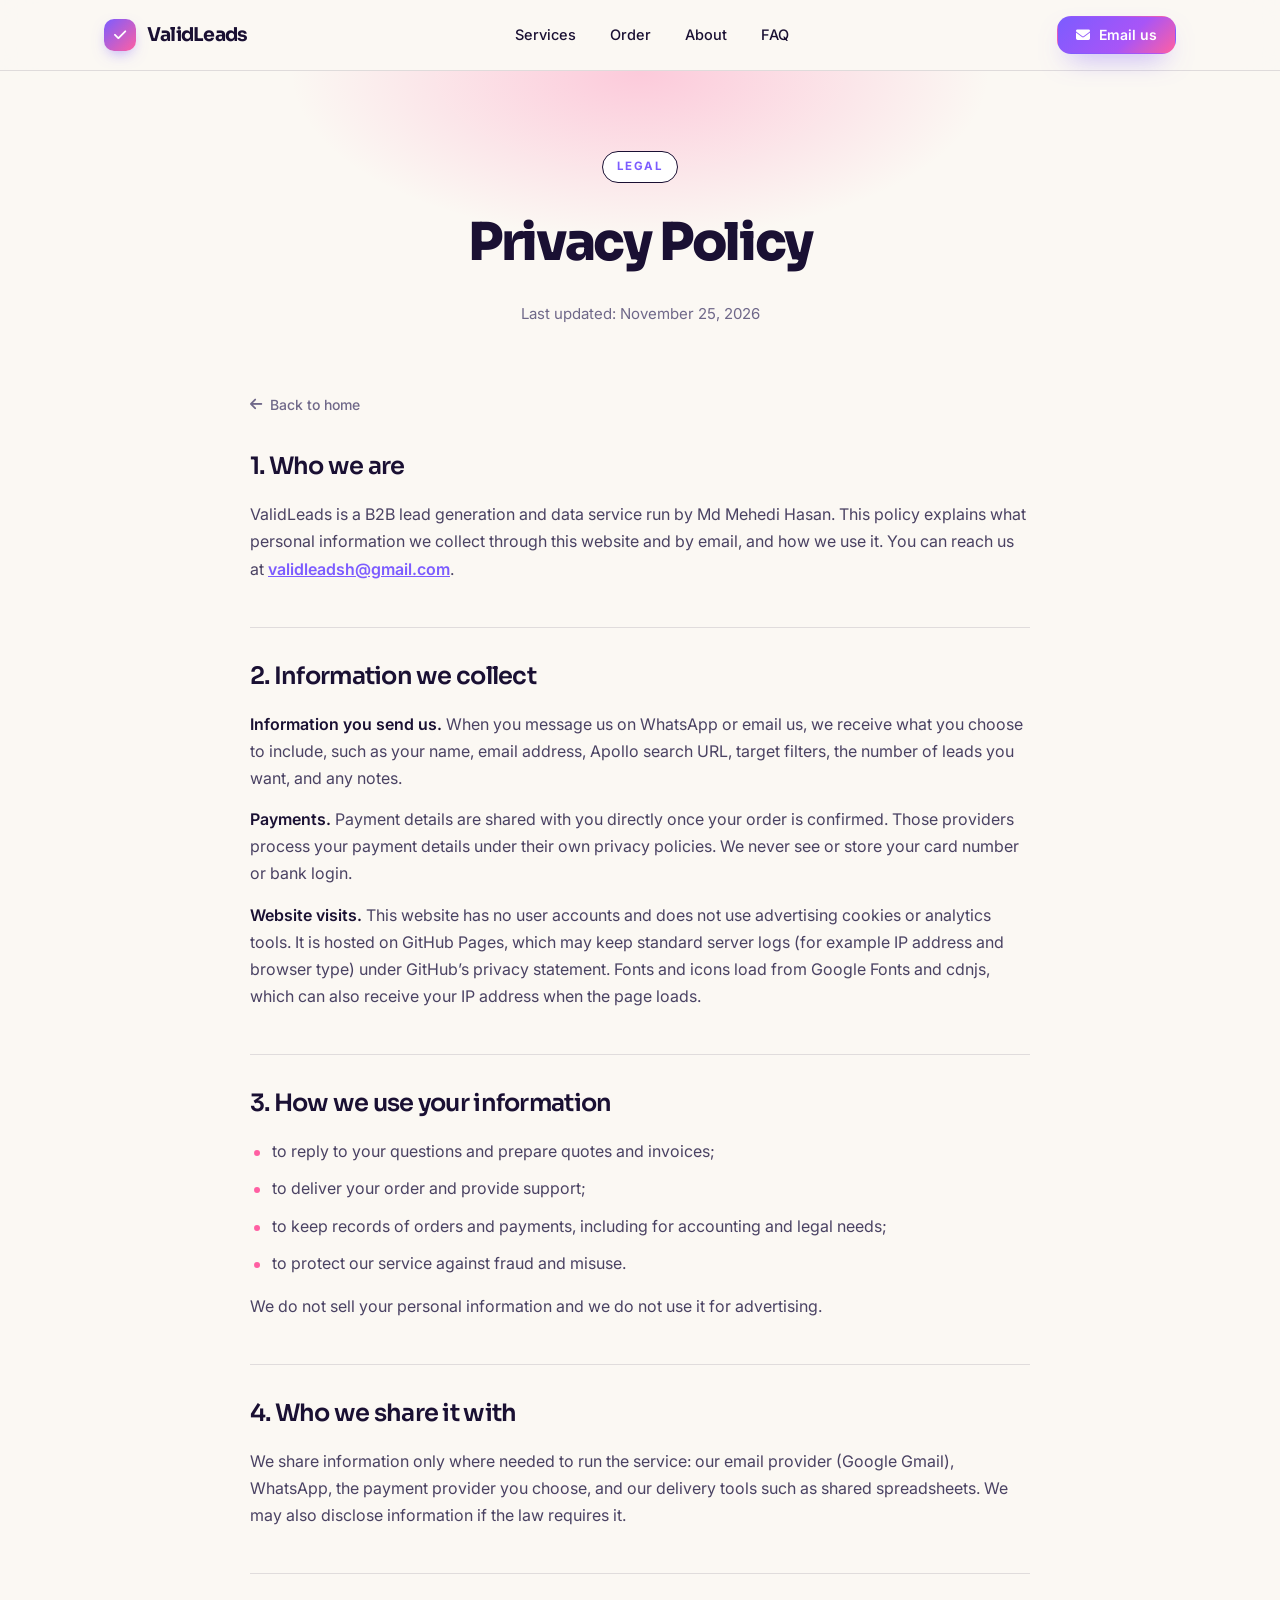
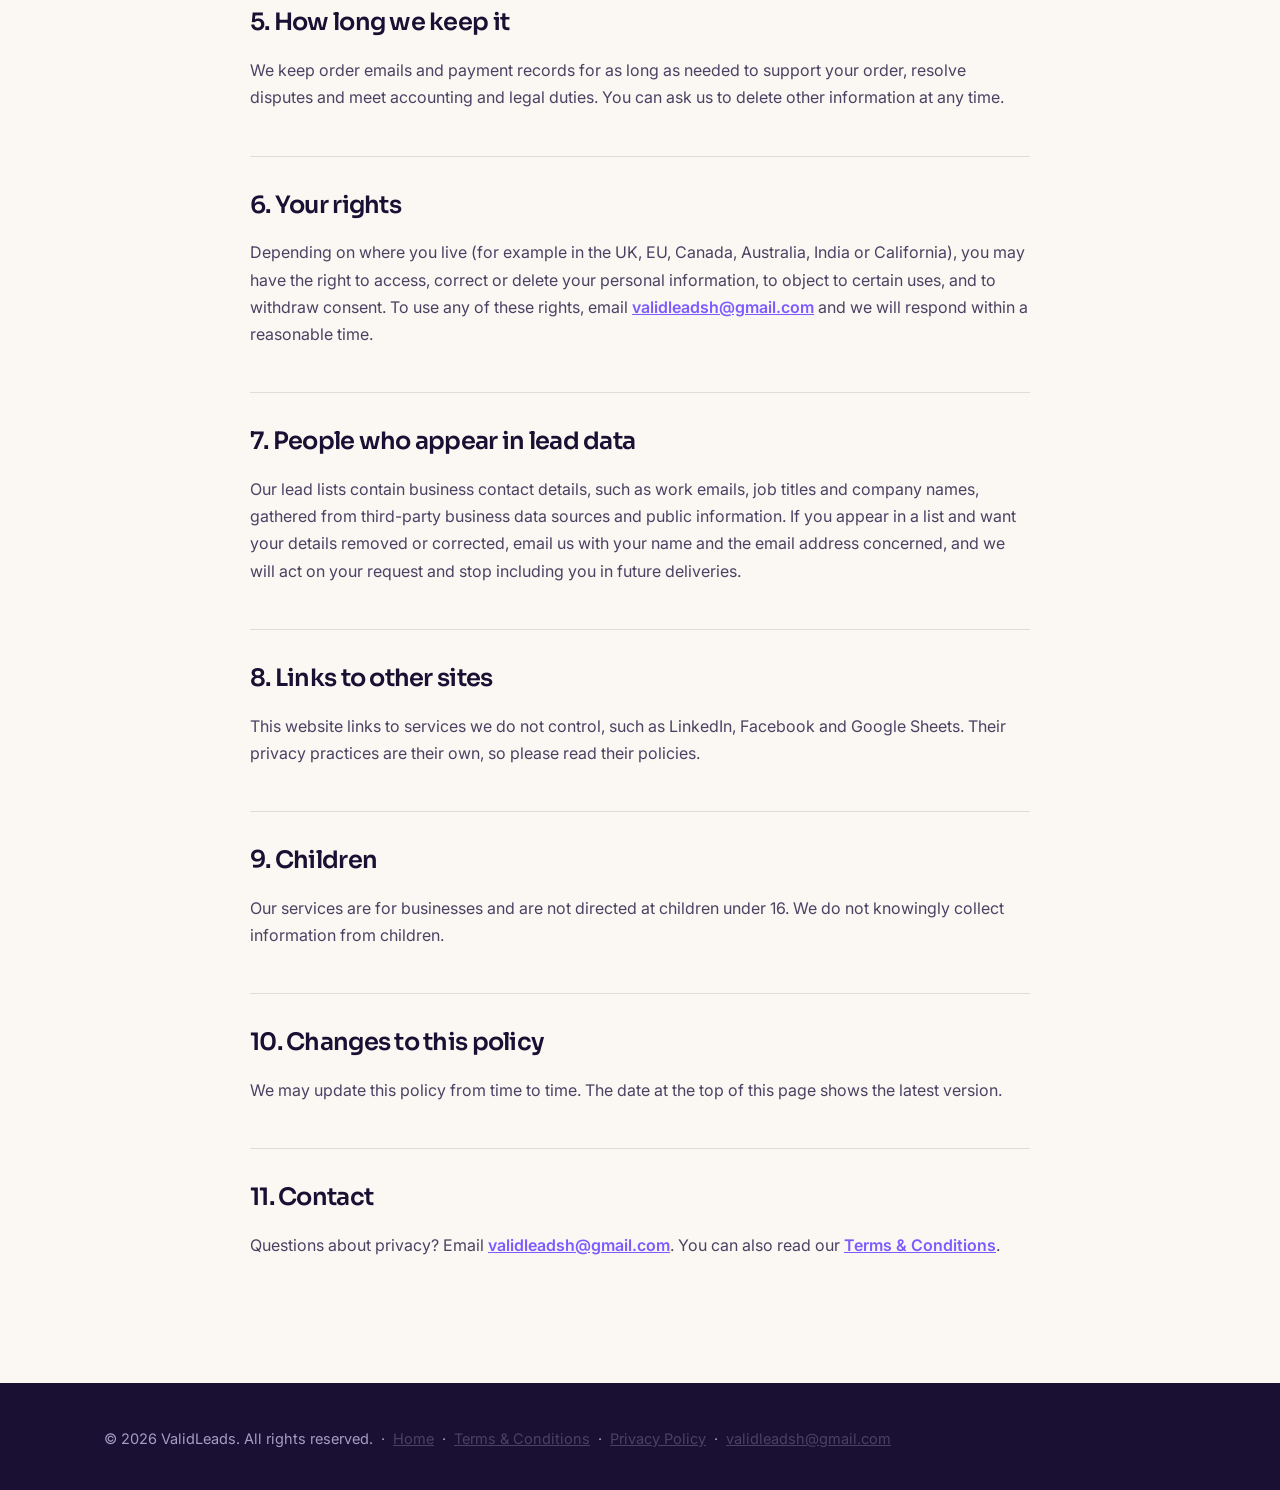
==== privacy.html @ f76ca670 "Stylish refinement: softer shadows, thin borders, gradient accents, less cartoonish Co-Authored-By: " ====
<!DOCTYPE html>
<html lang="en">
<head>
    <meta charset="UTF-8">
    <meta name="viewport" content="width=device-width, initial-scale=1.0">
    <title>Privacy Policy — ValidLeads</title>
    <meta name="description" content="ValidLeads privacy policy: what information we collect, how we use it and how to contact us about your data.">
    <meta name="theme-color" content="#fbf8f3">
    <link rel="canonical" href="https://mehedi4upwork.github.io/lead-services/privacy.html">
    <link rel="icon" href="data:image/svg+xml,%3Csvg xmlns='http://www.w3.org/2000/svg' viewBox='0 0 64 64'%3E%3Cdefs%3E%3ClinearGradient id='g' x1='0' y1='0' x2='1' y2='1'%3E%3Cstop offset='0' stop-color='%233b82f6'/%3E%3Cstop offset='1' stop-color='%2322d3ee'/%3E%3C/linearGradient%3E%3C/defs%3E%3Crect width='64' height='64' rx='15' fill='url(%23g)'/%3E%3Cpath d='M18 33l9 9 19-20' fill='none' stroke='%2304101f' stroke-width='7' stroke-linecap='round' stroke-linejoin='round'/%3E%3C/svg%3E">
    <script>document.documentElement.classList.add('js');</script>
    <link rel="preconnect" href="https://fonts.googleapis.com">
    <link rel="preconnect" href="https://fonts.gstatic.com" crossorigin>
    <link href="https://fonts.googleapis.com/css2?family=Inter:wght@400;500;600&amp;family=Sora:wght@500;600;700&amp;display=swap" rel="stylesheet">
    <link rel="stylesheet" href="https://cdnjs.cloudflare.com/ajax/libs/font-awesome/6.4.0/css/all.min.css" media="print" onload="this.media='all'">
    <noscript><link rel="stylesheet" href="https://cdnjs.cloudflare.com/ajax/libs/font-awesome/6.4.0/css/all.min.css"></noscript>
    <link rel="stylesheet" href="style.css?v=20">
</head>
<body id="top">
    <nav class="site-nav" aria-label="Main navigation">
        <div class="container nav-inner">
            <a href="index.html" class="brand" aria-label="ValidLeads home">
                <span class="brand-mark"><i class="fa-solid fa-check" aria-hidden="true"></i></span>
                ValidLeads
            </a>
            <ul class="nav-links" id="nav-links"><li><a href="index.html#services">Services</a></li><li><a href="index.html#order">Order</a></li><li><a href="index.html#about">About</a></li><li><a href="index.html#faq">FAQ</a></li></ul>
            <div class="nav-actions">
                <a class="btn btn-primary btn-sm" href="mailto:validleadsh@gmail.com?subject=Privacy%20question&amp;body=Hi%20ValidLeads%2C%0A%0A"><i class="fa-solid fa-envelope" aria-hidden="true"></i> Email us</a>
                <button class="menu-toggle" id="menu-toggle" type="button" aria-label="Open menu" aria-expanded="false" aria-controls="nav-links"><i class="fa-solid fa-bars" aria-hidden="true"></i></button>
            </div>
        </div>
    </nav>

    <main>
        <header class="legal-hero">
            <div class="container">
                <span class="eyebrow">Legal</span>
                <h1>Privacy Policy</h1>
                <p>Last updated: November 25, 2026</p>
            </div>
        </header>

        <div class="container">
            <article class="doc">
                <a class="back" href="index.html"><i class="fa-solid fa-arrow-left" aria-hidden="true"></i> Back to home</a>

                <h2>1. Who we are</h2>
                <p>ValidLeads is a B2B lead generation and data service run by Md Mehedi Hasan. This policy explains what personal information we collect through this website and by email, and how we use it. You can reach us at <a href="mailto:validleadsh@gmail.com">validleadsh@gmail.com</a>.</p>

                <h2>2. Information we collect</h2>
                <p><strong>Information you send us.</strong> When you message us on WhatsApp or email us, we receive what you choose to include, such as your name, email address, Apollo search URL, target filters, the number of leads you want, and any notes.</p>
                <p><strong>Payments.</strong> Payment details are shared with you directly once your order is confirmed. Those providers process your payment details under their own privacy policies. We never see or store your card number or bank login.</p>
                <p><strong>Website visits.</strong> This website has no user accounts and does not use advertising cookies or analytics tools. It is hosted on GitHub Pages, which may keep standard server logs (for example IP address and browser type) under GitHub&rsquo;s privacy statement. Fonts and icons load from Google Fonts and cdnjs, which can also receive your IP address when the page loads.</p>

                <h2>3. How we use your information</h2>
                <ul class="bullets">
                    <li>to reply to your questions and prepare quotes and invoices;</li>
                    <li>to deliver your order and provide support;</li>
                    <li>to keep records of orders and payments, including for accounting and legal needs;</li>
                    <li>to protect our service against fraud and misuse.</li>
                </ul>
                <p>We do not sell your personal information and we do not use it for advertising.</p>

                <h2>4. Who we share it with</h2>
                <p>We share information only where needed to run the service: our email provider (Google Gmail), WhatsApp, the payment provider you choose, and our delivery tools such as shared spreadsheets. We may also disclose information if the law requires it.</p>

                <h2>5. How long we keep it</h2>
                <p>We keep order emails and payment records for as long as needed to support your order, resolve disputes and meet accounting and legal duties. You can ask us to delete other information at any time.</p>

                <h2>6. Your rights</h2>
                <p>Depending on where you live (for example in the UK, EU, Canada, Australia, India or California), you may have the right to access, correct or delete your personal information, to object to certain uses, and to withdraw consent. To use any of these rights, email <a href="mailto:validleadsh@gmail.com">validleadsh@gmail.com</a> and we will respond within a reasonable time.</p>

                <h2>7. People who appear in lead data</h2>
                <p>Our lead lists contain business contact details, such as work emails, job titles and company names, gathered from third-party business data sources and public information. If you appear in a list and want your details removed or corrected, email us with your name and the email address concerned, and we will act on your request and stop including you in future deliveries.</p>

                <h2>8. Links to other sites</h2>
                <p>This website links to services we do not control, such as LinkedIn, Facebook and Google Sheets. Their privacy practices are their own, so please read their policies.</p>

                <h2>9. Children</h2>
                <p>Our services are for businesses and are not directed at children under 16. We do not knowingly collect information from children.</p>

                <h2>10. Changes to this policy</h2>
                <p>We may update this policy from time to time. The date at the top of this page shows the latest version.</p>

                <h2>11. Contact</h2>
                <p>Questions about privacy? Email <a href="mailto:validleadsh@gmail.com">validleadsh@gmail.com</a>. You can also read our <a href="terms.html">Terms &amp; Conditions</a>.</p>
            </article>
        </div>
    </main>

    <footer>
        <div class="container">
            <div class="legal" style="border-top:none;padding-top:44px;">
                <p>© <span id="year">2026</span> ValidLeads. All rights reserved. &nbsp;·&nbsp; <a href="index.html" style="color:var(--text)">Home</a> &nbsp;·&nbsp; <a href="terms.html" style="color:var(--text)">Terms &amp; Conditions</a> &nbsp;·&nbsp; <a href="privacy.html" style="color:var(--text)">Privacy Policy</a> &nbsp;·&nbsp; <a href="mailto:validleadsh@gmail.com" style="color:var(--text)">validleadsh@gmail.com</a></p>
            </div>
        </div>
    </footer>

    <script src="script.js?v=10" defer></script>
</body>
</html>
---- style.css ----
/* ==========================================================
   ValidLeads — dark minimal premium theme (shared stylesheet)
   ========================================================== */

:root {
    --bg: #07090f;
    --bg-2: #0b0f17;
    --surface: #0f141e;
    --surface-2: #141b27;
    --line: rgba(255, 255, 255, 0.08);
    --line-2: rgba(255, 255, 255, 0.15);
    --ink: #f5f7fb;
    --text: #a9b2c5;
    --muted: #7f8aa0;
    --accent: #3b82f6;
    --accent-2: #22d3ee;
    --grad: linear-gradient(135deg, #3b82f6 0%, #22d3ee 100%);
    --green: #34d399;
    --green-bg: rgba(52, 211, 153, 0.1);
    --red: #f87171;
    --red-bg: rgba(248, 113, 113, 0.1);
    --font: 'Inter', system-ui, -apple-system, 'Segoe UI', sans-serif;
    --font-head: 'Sora', 'Inter', system-ui, sans-serif;
    --radius: 16px;
}

*, *::before, *::after { box-sizing: border-box; margin: 0; padding: 0; }
[hidden] { display: none !important; }

html { scroll-behavior: smooth; scroll-padding-top: 84px; background: var(--bg); }

body {
    font-family: var(--font);
    font-size: 16px;
    line-height: 1.7;
    color: var(--text);
    background: var(--bg);
    -webkit-font-smoothing: antialiased;
    overflow-x: hidden;
}

button, input, select, textarea { font-family: inherit; }
a { color: inherit; }
img { max-width: 100%; }
ul { list-style: none; }

h1, h2, h3, h4 { font-family: var(--font-head); color: var(--ink); font-weight: 600; letter-spacing: -0.03em; }

a:focus-visible, button:focus-visible, summary:focus-visible,
input:focus-visible, select:focus-visible, textarea:focus-visible {
    outline: 2px solid var(--accent-2); outline-offset: 3px; border-radius: 8px;
}
::selection { background: rgba(59, 130, 246, 0.4); color: #fff; }

.container { max-width: 1120px; margin: 0 auto; padding: 0 24px; }

.skip-link {
    position: absolute; left: -9999px; top: 8px; z-index: 3000;
    background: var(--accent); color: #fff; padding: 10px 16px; border-radius: 8px; text-decoration: none; font-weight: 600;
}
.skip-link:focus { left: 12px; }

.eyebrow {
    display: inline-flex; align-items: center; gap: 10px;
    font-size: 12.5px; font-weight: 600; letter-spacing: 0.16em; text-transform: uppercase;
    color: var(--accent-2); margin-bottom: 16px;
}
.eyebrow::before { content: ''; width: 22px; height: 1px; background: var(--grad); }
.grad-text { background: var(--grad); -webkit-background-clip: text; background-clip: text; -webkit-text-fill-color: transparent; color: transparent; }

/* ---------- Buttons ---------- */
.btn {
    display: inline-flex; align-items: center; justify-content: center; gap: 9px;
    padding: 13px 24px; border-radius: 12px; font-size: 15px; font-weight: 600; line-height: 1.2;
    text-decoration: none; border: 1px solid transparent; cursor: pointer; white-space: nowrap;
    transition: transform 0.2s, box-shadow 0.2s, background 0.2s, border-color 0.2s;
}
.btn:hover { transform: translateY(-1px); }
.btn-primary { background: var(--grad); color: #04101f; box-shadow: 0 10px 26px -10px rgba(34, 211, 238, 0.5); }
.btn-primary:hover { box-shadow: 0 14px 32px -10px rgba(34, 211, 238, 0.65); }
.btn-outline { background: rgba(255, 255, 255, 0.03); color: var(--ink); border-color: var(--line-2); }
.btn-outline:hover { border-color: var(--accent-2); background: rgba(34, 211, 238, 0.06); }
.btn-wa { background: #25d366; color: #04210f; box-shadow: 0 10px 26px -12px rgba(37, 211, 102, 0.6); }
.btn-wa:hover { background: #2be573; }
.btn-sm { padding: 10px 18px; font-size: 14px; border-radius: 10px; }
.btn-lg { padding: 16px 30px; font-size: 16px; }
.btn-wide { width: 100%; }
.btn[disabled] { opacity: 0.65; cursor: wait; transform: none; }

/* ---------- Navigation ---------- */
.site-nav {
    position: sticky; top: 0; z-index: 1000;
    background: rgba(7, 9, 15, 0.8); backdrop-filter: blur(16px); -webkit-backdrop-filter: blur(16px);
    border-bottom: 1px solid var(--line);
}
.nav-inner { display: flex; align-items: center; justify-content: space-between; gap: 24px; height: 70px; }
.brand { display: inline-flex; align-items: center; gap: 11px; text-decoration: none; color: var(--ink); font-family: var(--font-head); font-size: 19px; font-weight: 700; letter-spacing: -0.04em; }
.brand-mark { width: 32px; height: 32px; border-radius: 10px; background: var(--grad); color: #04101f; display: grid; place-items: center; font-size: 14px; }
.nav-links { display: flex; align-items: center; gap: 34px; }
.nav-links a { font-size: 14.5px; font-weight: 500; color: var(--text); text-decoration: none; transition: color 0.15s; }
.nav-links a:hover { color: var(--ink); }
.nav-actions { display: flex; align-items: center; gap: 10px; }
.menu-toggle { display: none; width: 42px; height: 42px; border-radius: 11px; background: rgba(255, 255, 255, 0.04); border: 1px solid var(--line-2); color: var(--ink); font-size: 16px; cursor: pointer; }

/* ---------- Hero ---------- */
.hero { position: relative; overflow: hidden; padding: 92px 0 88px; }
.hero::before {
    content: ''; position: absolute; inset: 0; pointer-events: none;
    background: radial-gradient(720px 420px at 82% 18%, rgba(59, 130, 246, 0.2), transparent 65%), radial-gradient(520px 320px at 6% 0%, rgba(34, 211, 238, 0.08), transparent 65%);
}
.hero-grid { position: relative; display: grid; grid-template-columns: 1.2fr 0.8fr; gap: 72px; align-items: center; }
.hero-tag { display: inline-flex; align-items: center; gap: 10px; padding: 7px 16px 7px 12px; border-radius: 999px; border: 1px solid var(--line-2); background: rgba(255, 255, 255, 0.04); font-size: 13px; font-weight: 500; margin-bottom: 26px; }
.hero-tag .dot { width: 8px; height: 8px; border-radius: 50%; background: var(--green); box-shadow: 0 0 12px var(--green); }
.hero h1 { font-size: clamp(38px, 5.2vw, 62px); font-weight: 700; line-height: 1.07; letter-spacing: -0.045em; margin-bottom: 22px; }
.hero .lead { font-size: 18.5px; line-height: 1.7; max-width: 540px; margin-bottom: 34px; }
.hero-cta { display: flex; flex-wrap: wrap; gap: 12px; margin-bottom: 32px; }
.hero-points { display: flex; flex-wrap: wrap; gap: 10px 28px; font-size: 14.5px; }
.hero-points li { display: inline-flex; align-items: center; gap: 9px; }
.hero-points i { color: var(--accent-2); font-size: 12px; }

.portrait-card { position: relative; max-width: 380px; margin-left: auto; }
.portrait-card::before { content: ''; position: absolute; inset: -2px; border-radius: 26px; background: linear-gradient(145deg, rgba(59, 130, 246, 0.7), rgba(34, 211, 238, 0.05) 45%, rgba(59, 130, 246, 0.4)); }
.portrait-card img { position: relative; display: block; width: 100%; height: auto; border-radius: 24px; aspect-ratio: 1 / 1; object-fit: cover; }
.portrait-meta { position: absolute; left: 14px; right: 14px; bottom: 14px; display: flex; align-items: center; justify-content: space-between; gap: 12px; padding: 13px 18px; border-radius: 15px; background: rgba(7, 9, 15, 0.74); backdrop-filter: blur(14px); -webkit-backdrop-filter: blur(14px); border: 1px solid var(--line-2); }
.portrait-meta strong { display: block; font-family: var(--font-head); font-size: 15.5px; color: var(--ink); letter-spacing: -0.02em; line-height: 1.3; }
.portrait-meta span { font-size: 12.5px; color: var(--muted); }
.portrait-meta .verified { color: var(--accent-2); font-size: 20px; }

.markets { border-top: 1px solid var(--line); border-bottom: 1px solid var(--line); background: var(--bg-2); padding: 18px 0; }
.markets .container { display: flex; flex-wrap: wrap; justify-content: center; align-items: center; gap: 6px 22px; font-size: 14px; color: var(--muted); }
.markets strong { color: var(--ink); font-weight: 500; }
.markets .sep { color: rgba(255, 255, 255, 0.18); }

/* ---------- Sections ---------- */
.section { padding: 100px 0; }
.section.alt { background: var(--bg-2); border-top: 1px solid var(--line); border-bottom: 1px solid var(--line); }
.section-head { text-align: center; max-width: 680px; margin: 0 auto 60px; }
.section-head .eyebrow { justify-content: center; }
.section-head h2 { font-size: clamp(28px, 3.5vw, 42px); font-weight: 700; line-height: 1.15; letter-spacing: -0.04em; margin-bottom: 14px; }
.section-head p { font-size: 17.5px; }

/* ---------- Services ---------- */
.group + .group { margin-top: 72px; }
.group-head { display: flex; flex-wrap: wrap; align-items: baseline; justify-content: space-between; gap: 6px 24px; padding-bottom: 18px; margin-bottom: 26px; border-bottom: 1px solid var(--line); }
.group-head h3 { font-size: 22px; font-weight: 600; letter-spacing: -0.03em; }
.group-head p { font-size: 14.5px; color: var(--muted); }

.grid { display: grid; gap: 22px; }
.grid.g2 { grid-template-columns: repeat(2, 1fr); }
.grid.g3 { grid-template-columns: repeat(3, 1fr); }

.card {
    position: relative; display: flex; flex-direction: column;
    background: linear-gradient(180deg, var(--surface-2), var(--surface));
    border: 1px solid var(--line); border-radius: var(--radius); padding: 30px;
    transition: border-color 0.25s, transform 0.25s, box-shadow 0.25s;
}
.card:hover { border-color: rgba(34, 211, 238, 0.35); transform: translateY(-2px); box-shadow: 0 22px 44px -26px rgba(34, 211, 238, 0.3); }
.card.featured {
    border: 1px solid transparent;
    background: linear-gradient(180deg, #121b2b, #0e1522) padding-box, linear-gradient(145deg, #3b82f6, rgba(34, 211, 238, 0.4) 55%, #3b82f6) border-box;
}
.card-head { display: flex; align-items: center; justify-content: space-between; gap: 12px; margin-bottom: 18px; min-height: 26px; }
.tag { display: inline-flex; align-items: center; gap: 9px; font-size: 12px; font-weight: 600; letter-spacing: 0.06em; text-transform: uppercase; color: var(--muted); }
.tag i { color: var(--accent-2); }
.pop { font-size: 11px; font-weight: 700; letter-spacing: 0.05em; text-transform: uppercase; background: var(--grad); color: #04101f; padding: 4px 11px; border-radius: 999px; }
.card h3 { font-size: 20px; line-height: 1.3; font-weight: 600; margin-bottom: 16px; }
.price { display: flex; align-items: baseline; gap: 8px; padding-bottom: 22px; margin-bottom: 22px; border-bottom: 1px solid var(--line); }
.price .amount { font-family: var(--font-head); font-size: 40px; font-weight: 700; letter-spacing: -0.05em; color: var(--ink); line-height: 1; }
.price .amount.sm { font-size: 22px; letter-spacing: -0.03em; }
.price .per { font-size: 13.5px; color: var(--muted); }
.features { display: grid; gap: 11px; margin-bottom: 28px; }
.features li { display: flex; gap: 12px; font-size: 14.5px; line-height: 1.55; }
.features li i { color: var(--accent-2); font-size: 11px; margin-top: 7px; }
.card-foot { margin-top: auto; display: flex; align-items: center; justify-content: space-between; gap: 14px; flex-wrap: wrap; }
.card-foot .btn { flex: 1; min-width: 140px; }
.sample { font-size: 14px; font-weight: 500; color: var(--accent-2); text-decoration: none; white-space: nowrap; }
.sample:hover { text-decoration: underline; }
.note { margin-top: 16px; font-size: 12.5px; line-height: 1.55; color: var(--muted); }
.note .no { color: var(--red); font-weight: 600; }
.note .yes { color: var(--green); font-weight: 600; }

/* ---------- Order ---------- */
.order-layout { display: grid; grid-template-columns: 0.9fr 1.1fr; gap: 64px; align-items: start; }
.order-info h2 { font-size: clamp(28px, 3.3vw, 40px); font-weight: 700; line-height: 1.15; letter-spacing: -0.04em; margin-bottom: 14px; }
.order-info > p { font-size: 17px; margin-bottom: 36px; }
.block + .block { margin-top: 34px; }
.block h3 { font-size: 13px; font-weight: 600; letter-spacing: 0.14em; text-transform: uppercase; color: var(--muted); font-family: var(--font); margin-bottom: 16px; }

.steps { display: grid; gap: 18px; }
.step { display: flex; gap: 16px; }
.step .num { flex: none; width: 34px; height: 34px; border-radius: 50%; display: grid; place-items: center; font-family: var(--font-head); font-size: 14px; font-weight: 700; color: var(--accent-2); background: rgba(34, 211, 238, 0.09); border: 1px solid rgba(34, 211, 238, 0.3); }
.step strong { display: block; color: var(--ink); font-family: var(--font-head); font-weight: 600; font-size: 16px; letter-spacing: -0.02em; line-height: 1.4; }
.step span { font-size: 14.5px; color: var(--muted); }

.chips { display: flex; flex-wrap: wrap; gap: 8px; }
.chips li { font-size: 13.5px; font-weight: 500; color: var(--ink); padding: 6px 14px; border-radius: 999px; border: 1px solid var(--line-2); background: rgba(255, 255, 255, 0.03); }

.pay { display: flex; flex-wrap: wrap; gap: 10px; margin-bottom: 12px; }
.pay li { display: inline-flex; align-items: center; gap: 9px; padding: 9px 16px; border: 1px solid var(--line-2); border-radius: 11px; font-weight: 600; font-size: 14px; color: var(--ink); background: rgba(255, 255, 255, 0.03); }
.pay li i { color: var(--accent-2); }
.fine { font-size: 13px; color: var(--muted); }

.policy-box { border: 1px solid var(--line); border-radius: 14px; background: linear-gradient(180deg, var(--surface-2), var(--surface)); }
.policy-row { display: flex; gap: 14px; padding: 18px 20px; }
.policy-row + .policy-row { border-top: 1px solid var(--line); }
.policy-row > i { margin-top: 5px; font-size: 14px; }
.policy-row.no > i { color: var(--red); }
.policy-row.yes > i { color: var(--green); }
.policy-row strong { display: block; color: var(--ink); font-family: var(--font-head); font-weight: 600; font-size: 15.5px; letter-spacing: -0.02em; margin-bottom: 2px; }
.policy-row span { font-size: 14px; color: var(--muted); line-height: 1.6; display: block; }
.policy-box + .fine { margin-top: 12px; }
.fine a { color: var(--accent-2); font-weight: 600; text-decoration: none; }
.fine a:hover { text-decoration: underline; }

.order-form { background: linear-gradient(180deg, var(--surface-2), var(--surface)); border: 1px solid var(--line-2); border-radius: 22px; padding: 38px; box-shadow: 0 40px 80px -44px rgba(59, 130, 246, 0.4); }
.order-form > h3 { font-size: 22px; margin-bottom: 4px; }
.order-form > p { font-size: 14.5px; color: var(--muted); margin-bottom: 26px; }
.form-grid { display: grid; grid-template-columns: 1fr 1fr; gap: 18px; }
.form-grid.sub { grid-column: 1 / -1; }
.field { display: flex; flex-direction: column; gap: 8px; }
.field.full { grid-column: 1 / -1; }
.field label { font-size: 13.5px; font-weight: 600; color: var(--ink); }
.field label .req { color: var(--accent-2); }
.field .hint { font-size: 12.5px; color: var(--muted); }
.field input, .field select, .field textarea { width: 100%; padding: 13px 16px; border-radius: 12px; background: var(--bg); border: 1px solid var(--line-2); color: var(--ink); font-size: 15px; line-height: 1.4; transition: border-color 0.2s, box-shadow 0.2s; }
.field textarea { min-height: 100px; resize: vertical; }
.field input::placeholder, .field textarea::placeholder { color: #566074; }
.field input:focus, .field select:focus, .field textarea:focus { outline: none; border-color: var(--accent-2); box-shadow: 0 0 0 3px rgba(34, 211, 238, 0.18); }
.field select { appearance: none; -webkit-appearance: none; padding-right: 40px; background-image: url("data:image/svg+xml,%3Csvg xmlns='http://www.w3.org/2000/svg' width='12' height='8' viewBox='0 0 12 8'%3E%3Cpath d='M1 1l5 5 5-5' fill='none' stroke='%237f8aa0' stroke-width='1.6' stroke-linecap='round' stroke-linejoin='round'/%3E%3C/svg%3E"); background-repeat: no-repeat; background-position: right 16px center; }
.field select option { background: #0f141e; color: #f5f7fb; }
.check { display: flex; gap: 12px; align-items: flex-start; font-size: 14px; color: var(--text); cursor: pointer; }
.check input { width: 18px; height: 18px; margin-top: 3px; accent-color: #22d3ee; flex: none; }
.form-actions { margin-top: 24px; display: flex; flex-direction: column; gap: 14px; }
.form-note { font-size: 13px; color: var(--muted); text-align: center; }
.form-note a { color: var(--accent-2); font-weight: 600; text-decoration: none; }
.form-note a:hover { text-decoration: underline; }
.form-status { display: none; text-align: center; font-size: 14px; padding: 12px 16px; border-radius: 12px; }
.form-status.show { display: block; }
.form-status.ok { color: var(--green); background: var(--green-bg); border: 1px solid rgba(52, 211, 153, 0.3); }
.form-status.error { color: #fecaca; background: var(--red-bg); border: 1px solid rgba(248, 113, 113, 0.3); }
.form-status.error a { color: var(--accent-2); font-weight: 600; }

/* ---------- About ---------- */
.trusted { margin-bottom: 64px; }
.trusted figure { border-radius: 22px; overflow: hidden; border: 1px solid var(--line-2); box-shadow: 0 40px 80px -44px rgba(59, 130, 246, 0.45); }
.trusted img { display: block; width: 100%; height: auto; }
.about-grid { display: grid; grid-template-columns: 1.1fr 0.9fr; gap: 72px; align-items: start; }
.about-copy h2 { font-size: clamp(28px, 3.3vw, 40px); font-weight: 700; line-height: 1.15; letter-spacing: -0.04em; margin-bottom: 8px; }
.about-role { font-size: 16px; color: var(--accent-2); font-weight: 500; margin-bottom: 22px; }
.about-copy p { font-size: 16.5px; margin-bottom: 16px; }
.about-side { display: grid; gap: 28px; }
.about-actions { display: flex; flex-wrap: wrap; gap: 10px; }

/* ---------- FAQ ---------- */
.faq { max-width: 800px; margin: 0 auto; }
.faq details { border-bottom: 1px solid var(--line); }
.faq details:first-child { border-top: 1px solid var(--line); }
.faq summary { list-style: none; cursor: pointer; padding: 22px 0; font-family: var(--font-head); font-size: 17px; font-weight: 500; color: var(--ink); letter-spacing: -0.02em; display: flex; justify-content: space-between; align-items: center; gap: 20px; }
.faq summary::-webkit-details-marker { display: none; }
.faq summary::after { content: '+'; font-size: 26px; font-weight: 300; color: var(--muted); line-height: 1; }
.faq details[open] summary::after { content: '\2212'; color: var(--accent-2); }
.faq .answer { padding: 0 44px 24px 0; font-size: 15.5px; }
.faq .answer a { color: var(--accent-2); font-weight: 600; }

/* ---------- Footer ---------- */
footer { background: var(--bg-2); border-top: 1px solid var(--line); }
.foot-grid { display: grid; grid-template-columns: 1.5fr 1fr 1fr 1fr; gap: 48px; padding: 64px 0 40px; }
footer .brand { margin-bottom: 16px; }
footer p { font-size: 14.5px; max-width: 340px; color: var(--muted); }
footer h4 { font-size: 14px; margin-bottom: 16px; letter-spacing: 0; }
footer ul { display: grid; gap: 11px; font-size: 14.5px; }
footer ul a { text-decoration: none; color: var(--text); transition: color 0.15s; }
footer ul a:hover { color: var(--accent-2); }
.foot-social { display: flex; gap: 10px; margin-top: 20px; }
.foot-social a { width: 40px; height: 40px; border-radius: 11px; background: rgba(255, 255, 255, 0.03); border: 1px solid var(--line-2); text-decoration: none; display: grid; place-items: center; color: var(--ink); transition: border-color 0.2s, color 0.2s; }
.foot-social a:hover { border-color: var(--accent-2); color: var(--accent-2); }
.legal { border-top: 1px solid var(--line); padding: 22px 0 32px; font-size: 13px; color: var(--muted); }
.legal p { max-width: none; margin-bottom: 6px; }
.legal a { color: var(--text); }

/* ---------- Legal pages ---------- */
.legal-hero { padding: 80px 0 40px; text-align: center; position: relative; }
.legal-hero::before { content: ''; position: absolute; inset: 0; pointer-events: none; background: radial-gradient(600px 260px at 50% 0%, rgba(59, 130, 246, 0.2), transparent 70%); }
.legal-hero > * { position: relative; }
.legal-hero h1 { font-size: clamp(34px, 4.6vw, 52px); font-weight: 700; letter-spacing: -0.045em; margin-bottom: 14px; }
.legal-hero p { color: var(--muted); font-size: 15px; }
.doc { max-width: 780px; margin: 0 auto; padding: 24px 0 110px; }
.doc .summary { display: flex; gap: 14px; align-items: flex-start; padding: 20px 24px; margin-bottom: 44px; border-radius: 16px; background: var(--red-bg); border: 1px solid rgba(248, 113, 113, 0.28); color: #fecaca; font-size: 15.5px; }
.doc .summary i { margin-top: 5px; color: var(--red); }
.doc .summary strong { color: #fff; }
.doc h2 { font-size: 24px; font-weight: 600; letter-spacing: -0.03em; margin: 44px 0 14px; padding-top: 28px; border-top: 1px solid var(--line); }
.doc h2:first-of-type { border-top: none; padding-top: 0; margin-top: 0; }
.doc p { margin-bottom: 14px; font-size: 16px; }
.doc ul.bullets { display: grid; gap: 10px; margin: 6px 0 16px; }
.doc ul.bullets li { position: relative; padding-left: 22px; font-size: 16px; }
.doc ul.bullets li::before { content: ''; position: absolute; left: 4px; top: 12px; width: 6px; height: 6px; border-radius: 50%; background: var(--accent-2); }
.doc a { color: var(--accent-2); font-weight: 500; }
.doc strong { color: var(--ink); font-weight: 600; }
.doc .back { display: inline-flex; align-items: center; gap: 8px; margin-bottom: 30px; font-size: 14px; color: var(--muted); text-decoration: none; font-weight: 500; }
.doc .back:hover { color: var(--ink); }

/* ---------- Reveal ---------- */
@keyframes fadeUp { from { opacity: 0; transform: translateY(14px); } to { opacity: 1; transform: translateY(0); } }
.js .reveal:not(.in) { opacity: 0; }
.js .reveal.in { animation: fadeUp 0.55s ease backwards; }

/* ---------- Responsive ---------- */
@media (max-width: 1020px) {
    .hero { padding: 68px 0 72px; }
    .hero-grid { grid-template-columns: 1fr; gap: 52px; }
    .portrait-card { margin: 0 auto; max-width: 340px; }
    .grid.g3 { grid-template-columns: repeat(2, 1fr); }
    .order-layout, .about-grid { grid-template-columns: 1fr; gap: 48px; }
    .foot-grid { grid-template-columns: 1fr 1fr; }
    .foot-grid > div:first-child { grid-column: 1 / -1; }
}

@media (max-width: 860px) {
    .nav-links { display: none; position: absolute; left: 0; right: 0; top: 70px; flex-direction: column; align-items: stretch; gap: 0; background: rgba(7, 9, 15, 0.98); border-bottom: 1px solid var(--line); padding: 8px 24px 18px; }
    .nav-links.open { display: flex; }
    .nav-links a { display: block; padding: 15px 0; font-size: 16px; border-bottom: 1px solid var(--line); }
    .nav-links li:last-child a { border-bottom: none; }
    .nav-actions .btn { display: none; }
    .menu-toggle { display: inline-grid; place-items: center; }
    .grid.g2, .grid.g3 { grid-template-columns: 1fr; }
}

@media (max-width: 600px) {
    .container { padding: 0 18px; }
    .hero { padding: 54px 0 60px; }
    .hero .lead { font-size: 16.5px; }
    .hero-cta .btn { width: 100%; }
    .section { padding: 72px 0; }
    .section-head { margin-bottom: 44px; }
    .group + .group { margin-top: 56px; }
    .card { padding: 26px 22px; }
    .price .amount { font-size: 36px; }
    .order-form { padding: 26px 20px; }
    .form-grid { grid-template-columns: 1fr; }
    .trusted { margin-bottom: 48px; }
    .foot-grid { grid-template-columns: 1fr; }
    .doc { padding-bottom: 80px; }
}

@media (prefers-reduced-motion: reduce) {
    html { scroll-behavior: auto; }
    *, *::before, *::after { animation: none !important; transition: none !important; }
    .js .reveal:not(.in) { opacity: 1; }
}

/* ---------- Simple order (contact) ---------- */
.order-simple { max-width: 880px; margin: 0 auto; display: grid; gap: 48px; }
.contact-cards { display: grid; grid-template-columns: 1fr 1fr; gap: 22px; }
.contact-card { display: flex; flex-direction: column; align-items: center; text-align: center; gap: 4px; padding: 34px 24px; border-radius: 20px; text-decoration: none; background: linear-gradient(180deg, var(--surface-2), var(--surface)); border: 1px solid var(--line-2); transition: transform 0.2s, border-color 0.2s, box-shadow 0.2s; }
.contact-card:hover { transform: translateY(-3px); border-color: var(--accent-2); box-shadow: 0 24px 48px -28px rgba(34, 211, 238, 0.4); }
.contact-card.wa { border-color: rgba(37, 211, 102, 0.45); }
.contact-card.wa:hover { border-color: #25d366; box-shadow: 0 24px 48px -28px rgba(37, 211, 102, 0.5); }
.contact-card i { font-size: 34px; color: var(--accent-2); margin-bottom: 10px; }
.contact-card.wa i { color: #25d366; }
.contact-card strong { font-family: var(--font-head); font-size: 20px; color: var(--ink); letter-spacing: -0.02em; }
.contact-card span { font-size: 14.5px; color: var(--muted); }
.contact-card em { font-style: normal; margin-top: 10px; font-weight: 600; color: var(--ink); font-size: 15px; word-break: break-all; }
.order-notes { display: grid; grid-template-columns: 1fr 1fr; gap: 56px; align-items: start; }
.order-notes .block + .block { margin-top: 0; }
@media (max-width: 860px) { .contact-cards, .order-notes { grid-template-columns: 1fr; gap: 28px; } }

.card.special { border-color: rgba(34, 211, 238, 0.45); background: linear-gradient(180deg, #10202b, #0e1722); }
.card.special .pop { background: linear-gradient(135deg, #f5c451, #f59e0b); }


/* ==========================================================
   Colorful SaaS theme: cream canvas, bold ink outlines,
   chunky offset shadows, vivid colour blocks
   ========================================================== */
:root{
  --bg:#fff8ec; --bg-2:#fff1d6; --surface:#fff; --surface-2:#fff;
  --ink:#1a1033; --text:#4a4263; --muted:#6f6889;
  --line:rgba(26,16,51,.12); --line-2:#1a1033;
  --violet:#7c5cff; --pink:#ff5fa2; --orange:#ff9f1c; --teal:#00c2a8; --blue:#2f80ff; --yellow:#ffd23f;
  --accent:#7c5cff; --accent-2:#7c5cff;
  --grad:linear-gradient(120deg,#7c5cff,#ff5fa2);
  --green:#00a389; --green-bg:rgba(0,194,168,.12); --red:#e0364f; --red-bg:rgba(255,95,162,.12);
  --shadow:4px 4px 0 #1a1033;
  --radius:24px;
  --font-head:'Sora','Inter',system-ui,sans-serif;
}
html,body{background:var(--bg)}
body{color:var(--text)}
h1,h2,h3,h4{color:var(--ink);letter-spacing:-.04em}
::selection{background:var(--yellow);color:var(--ink)}

/* nav */
.site-nav{background:rgba(255,248,236,.92);border-bottom:2px solid var(--ink);backdrop-filter:blur(10px)}
.nav-links a{color:var(--ink);font-weight:600}
.nav-links a:hover{color:var(--violet)}
.brand-mark{background:var(--violet);color:#fff;border:2px solid var(--ink);box-shadow:2px 2px 0 var(--ink);border-radius:10px}
.menu-toggle{background:#fff;border:2px solid var(--ink);color:var(--ink);box-shadow:2px 2px 0 var(--ink)}

/* buttons: chunky */
.btn{border-radius:14px;border:2px solid var(--ink);font-weight:700;box-shadow:var(--shadow);transition:transform .12s,box-shadow .12s,background .15s}
.btn:hover{transform:translate(-2px,-2px);box-shadow:6px 6px 0 var(--ink)}
.btn:active{transform:translate(3px,3px);box-shadow:1px 1px 0 var(--ink)}
.btn-primary{background:var(--violet);color:#fff}
.btn-primary:hover{background:#6b49f5;box-shadow:6px 6px 0 var(--ink)}
.btn-outline{background:#fff;color:var(--ink);border-color:var(--ink)}
.btn-outline:hover{background:var(--yellow);border-color:var(--ink)}
.btn-wa{background:var(--teal);color:var(--ink)}
.btn-sm{border-radius:12px}

/* hero */
.hero{padding:84px 0 96px;overflow:hidden}
.hero::before{background:
  radial-gradient(420px 420px at 92% 12%,rgba(255,95,162,.35),transparent 65%),
  radial-gradient(460px 380px at 70% 95%,rgba(255,210,63,.45),transparent 65%),
  radial-gradient(380px 380px at -4% 20%,rgba(124,92,255,.22),transparent 65%)}
.hero-tag{background:var(--yellow);border:2px solid var(--ink);color:var(--ink);font-weight:700;border-radius:999px;box-shadow:3px 3px 0 var(--ink)}
.hero-tag .dot{background:#00a389;box-shadow:none}
.hero h1{font-size:clamp(42px,6vw,76px);font-weight:800;line-height:1.02;color:var(--ink)}
.grad-text{background:none;-webkit-text-fill-color:var(--ink);color:var(--ink);position:relative;white-space:normal;
  background-image:linear-gradient(transparent 58%,var(--yellow) 58%,var(--yellow) 92%,transparent 92%)}
.hero .lead{color:var(--text)}
.hero-points i{color:#fff;background:var(--teal);width:20px;height:20px;border-radius:50%;display:inline-grid;place-items:center;font-size:10px;border:2px solid var(--ink)}
.portrait-card{max-width:400px}
.portrait-card::before{inset:0;border-radius:32px;background:var(--pink);border:2px solid var(--ink);transform:translate(14px,14px);opacity:1;filter:none}
.portrait-card img{border-radius:32px;border:2px solid var(--ink);box-shadow:none}
.portrait-meta{background:#fff;border:2px solid var(--ink);border-radius:16px;box-shadow:3px 3px 0 var(--ink);backdrop-filter:none}
.portrait-meta .verified{color:var(--violet)}
.portrait-meta span{color:var(--muted)}
.sticker{position:absolute;z-index:2;display:inline-flex;align-items:center;gap:8px;padding:8px 14px;border:2px solid var(--ink);border-radius:999px;font-weight:700;font-size:13px;color:var(--ink);box-shadow:3px 3px 0 var(--ink)}
.sticker.s1{top:22px;left:-26px;background:var(--teal);transform:rotate(-6deg)}
.sticker.s2{top:96px;right:-22px;background:var(--orange);transform:rotate(5deg)}

.markets{background:var(--ink);border:none;padding:16px 0}
.markets .container{color:#cfc9e6}
.markets strong{color:#fff}
.markets .sep{color:var(--yellow)}

/* sections */
.section{padding:100px 0}
.section.alt{background:var(--violet);border:none;position:relative}
.section.alt .section-head h2,.section.alt .section-head p,.section.alt .eyebrow{color:#fff}
.eyebrow{background:#fff;color:var(--ink);border:2px solid var(--ink);padding:5px 14px;border-radius:999px;font-size:11.5px;box-shadow:2px 2px 0 var(--ink);letter-spacing:.12em}
.eyebrow::before{display:none}
.section-head h2{font-size:clamp(32px,4.4vw,54px);font-weight:800}

/* groups with colour accents */
.group{--c:var(--violet);--cbg:#ece7ff}
.group.g-orange{--c:var(--orange);--cbg:#ffecd1}
.group.g-blue{--c:var(--blue);--cbg:#dcebff}
.group-head{border-bottom:3px solid var(--ink);padding-bottom:14px}
.group-head h3{font-size:26px;font-weight:800;display:inline-flex;align-items:center;gap:12px}
.group-head h3::before{content:'';width:18px;height:18px;border-radius:6px;background:var(--c);border:2px solid var(--ink);box-shadow:2px 2px 0 var(--ink)}
.group-head p{color:var(--muted);font-weight:500}

/* cards */
.card{background:#fff;border:2px solid var(--ink);border-radius:var(--radius);box-shadow:var(--shadow);padding:30px;transition:transform .15s,box-shadow .15s}
.card:hover{transform:translate(-3px,-3px);box-shadow:8px 8px 0 var(--ink);border-color:var(--ink)}
.tag{color:var(--ink);font-weight:800;font-size:11.5px;letter-spacing:.06em;background:none;padding:0;gap:10px;white-space:nowrap}
.tag i{width:36px;height:36px;border-radius:11px;display:inline-grid;place-items:center;background:var(--c);color:#fff;border:2px solid var(--ink);font-size:15px}
.pop{background:var(--yellow);color:var(--ink);border:2px solid var(--ink);border-radius:999px;padding:3px 11px;font-size:10.5px;font-weight:800;white-space:nowrap;box-shadow:2px 2px 0 var(--ink)}
.card h3{font-weight:800}
.price{border-bottom:2px dashed rgba(26,16,51,.25)}
.price .amount{font-size:46px;font-weight:800;letter-spacing:-.05em;color:var(--ink)}
.price .per{color:var(--muted);font-weight:500}
.features li i{color:var(--c);font-size:8px;margin-top:9px}
.card.featured{background:var(--cbg);border:2px solid var(--ink)}
.card.featured .pop{background:var(--pink);color:#fff}
.sample{color:var(--ink);font-weight:700;text-decoration:underline;text-decoration-color:var(--c);text-decoration-thickness:3px;text-underline-offset:4px}
.sample:hover{text-decoration-color:var(--ink)}
.note .no{color:var(--red)}

/* special 100K card */
.card.special{background:linear-gradient(135deg,#ff5fa2 0%,#ff9f1c 100%);border:2px solid var(--ink);animation:none;color:var(--ink);overflow:visible;isolation:auto}
.card.special::before,.card.special::after{display:none}
.card.special h3,.card.special .price .amount,.card.special .features li,.card.special .note{color:var(--ink);-webkit-text-fill-color:currentColor}
.card.special .price .amount{background:none}
.card.special .price .per{color:#4a1d2f}
.card.special .price{border-color:rgba(26,16,51,.4)}
.card.special .tag i{background:#fff;color:var(--ink)}
.card.special .pop{background:var(--ink);color:var(--yellow);animation:none;box-shadow:none}
.card.special .features li i{color:var(--ink)}
.card.special .sample{color:var(--ink);text-decoration-color:#fff}
.card.special .btn-outline,.card.special .btn-primary{background:var(--ink);color:#fff;border-color:var(--ink);box-shadow:3px 3px 0 #fff}
.card.special .btn-outline:hover{background:#2d1a5a}
.card.special .note a{color:var(--ink)}
.card.special .note .no{color:#7a0b22;font-weight:800}

/* order section on violet */
.order-simple{max-width:900px}
.contact-card{background:#fff;border:2px solid var(--ink);border-radius:24px;box-shadow:var(--shadow);padding:38px 24px}
.contact-card:hover{transform:translate(-3px,-3px);box-shadow:8px 8px 0 var(--ink);border-color:var(--ink)}
.contact-card i{width:64px;height:64px;border-radius:18px;display:grid;place-items:center;font-size:28px;background:var(--yellow);color:var(--ink);border:2px solid var(--ink);margin-bottom:12px}
.contact-card.wa{background:#fff;border-color:var(--ink)}
.contact-card.wa i{background:var(--teal);color:var(--ink)}
.contact-card.wa:hover{border-color:var(--ink);box-shadow:8px 8px 0 var(--ink)}
.contact-card strong{font-weight:800;color:var(--ink)}
.contact-card em{color:var(--ink)}
.order-notes .block h3{color:#fff;opacity:.85}
.step strong{color:#fff}
.step span{color:#e4dcff}
.step .num{background:var(--yellow);color:var(--ink);border:2px solid var(--ink);box-shadow:2px 2px 0 var(--ink)}
.policy-box{background:#fff;border:2px solid var(--ink);border-radius:20px;box-shadow:var(--shadow)}
.policy-row strong{color:var(--ink)}
.policy-row + .policy-row{border-color:rgba(26,16,51,.15)}
.section.alt .fine{color:#e4dcff}
.section.alt .fine a{color:var(--yellow);font-weight:700}

/* about */
.trusted figure{border:2px solid var(--ink);border-radius:28px;box-shadow:8px 8px 0 var(--ink)}
.about-role{color:var(--violet);font-weight:700}
.chips li{background:#fff;border:2px solid var(--ink);color:var(--ink);font-weight:700;border-radius:999px;box-shadow:2px 2px 0 var(--ink)}
.chips li:nth-child(5n+1){background:#ece7ff}.chips li:nth-child(5n+2){background:#ffe1ee}.chips li:nth-child(5n+3){background:#dff7f2}.chips li:nth-child(5n+4){background:#fff0c9}.chips li:nth-child(5n+5){background:#dcebff}
.block h3{color:var(--muted)}

/* faq */
.faq details{background:#fff;border:2px solid var(--ink);border-radius:18px;margin-bottom:14px;padding:0 24px;box-shadow:3px 3px 0 var(--ink)}
.faq details:first-child{border-top:2px solid var(--ink)}
.faq details[open]{background:#fff;box-shadow:5px 5px 0 var(--violet)}
.faq summary{color:var(--ink);font-weight:700;padding:20px 0}
.faq summary::after{content:'+';width:30px;height:30px;border-radius:50%;background:var(--yellow);border:2px solid var(--ink);display:grid;place-items:center;font-size:20px;color:var(--ink);font-weight:700}
.faq details[open] summary::after{content:'\2212';background:var(--pink);color:#fff}
.faq .answer a{color:var(--violet)}
.section.alt#faq{background:var(--bg-2)}

/* footer */
footer{background:var(--ink);border:none;color:#bdb6d8}
footer .brand,footer h4{color:#fff}
footer .brand-mark{border-color:#fff;box-shadow:2px 2px 0 var(--violet)}
footer p,.legal{color:#a49dc4}
footer ul a{color:#d7d1ef}
footer ul a:hover{color:var(--yellow)}
.foot-social a{background:transparent;border:2px solid #fff;color:#fff;border-radius:12px}
.foot-social a:hover{background:var(--yellow);color:var(--ink);border-color:var(--yellow)}
.legal{border-color:rgba(255,255,255,.15)}
.legal a{color:#fff}

/* legal pages */
.legal-hero::before{background:radial-gradient(500px 240px at 50% 0%,rgba(255,95,162,.3),transparent 70%)}
.legal-hero h1{font-weight:800}
.doc .summary{background:#ffe1ee;border:2px solid var(--ink);border-radius:18px;color:var(--ink);box-shadow:3px 3px 0 var(--ink)}
.doc .summary strong{color:var(--ink)}
.doc a{color:var(--violet);font-weight:700}
.doc ul.bullets li::before{background:var(--pink)}

@media (max-width:860px){
  .nav-links{background:var(--bg);border-bottom:2px solid var(--ink)}
  .nav-links a{border-color:var(--line)}
  .sticker.s1{left:-8px}.sticker.s2{right:-6px}
}
@media (max-width:600px){
  .hero{padding:52px 0 64px}
  .sticker{font-size:12px;padding:6px 11px}
  .portrait-card::before{transform:translate(8px,8px)}
  .card{padding:26px 22px}
}
@media (prefers-reduced-motion:reduce){.btn,.card,.contact-card{transition:none}}
.section.alt .eyebrow{color:var(--ink)}

/* ==========================================================
   Stylish refinement: softer, cleaner, less "cartoon"
   thin borders, soft shadows, gradient accents
   ========================================================== */
:root{--shadow:0 1px 2px rgba(26,16,51,.05),0 18px 40px -22px rgba(26,16,51,.25);--bg:#fbf8f3;--bg-2:#f4efe7;--radius:22px}
html,body{background:var(--bg)}
.site-nav{border-bottom:1px solid var(--line);background:rgba(251,248,243,.82);backdrop-filter:blur(16px) saturate(1.3)}
.brand-mark{border:none;box-shadow:0 6px 16px -6px rgba(124,92,255,.7);background:linear-gradient(135deg,#7c5cff,#ff5fa2)}
.menu-toggle{border:1px solid var(--line-2);box-shadow:none}
.nav-links a{font-weight:500}

/* buttons */
.btn{border:1px solid transparent;border-radius:14px;box-shadow:none;font-weight:600}
.btn:hover,.btn:active{transform:translateY(-1px);box-shadow:none}
.btn-primary{background:linear-gradient(135deg,#7c5cff,#a855f7 60%,#ff5fa2);color:#fff;box-shadow:0 12px 28px -12px rgba(124,92,255,.7)}
.btn-primary:hover{background:linear-gradient(135deg,#6b49f5,#9b3df0 60%,#ff4d98);box-shadow:0 16px 34px -12px rgba(124,92,255,.8)}
.btn-outline{background:#fff;border-color:var(--line-2);color:var(--ink)}
.btn-outline:hover{background:#fff;border-color:var(--violet);color:var(--violet)}
.btn-wa{background:#16a34a;color:#fff;box-shadow:0 12px 28px -14px rgba(22,163,74,.7)}

/* hero */
.hero-tag{background:#fff;border:1px solid var(--line-2);box-shadow:none;font-weight:600}
.grad-text{background-image:var(--grad);-webkit-background-clip:text;background-clip:text;-webkit-text-fill-color:transparent;color:transparent}
.hero-points i{border:none;background:rgba(0,194,168,.16);color:#00a389;width:20px;height:20px}
.portrait-card::before{border:none;transform:none;inset:-10px;border-radius:40px;background:var(--grad);opacity:.35;filter:blur(28px)}
.portrait-card img{border:none;border-radius:32px;box-shadow:0 30px 70px -30px rgba(26,16,51,.55)}
.portrait-meta{border:1px solid rgba(255,255,255,.7);box-shadow:none;background:rgba(255,255,255,.85);backdrop-filter:blur(14px)}
.sticker{border:1px solid rgba(255,255,255,.6);box-shadow:0 10px 24px -10px rgba(26,16,51,.4);color:#fff;font-weight:600;transform:none;backdrop-filter:blur(10px)}
.sticker.s1{background:rgba(0,163,137,.92);left:-20px;top:26px}
.sticker.s2{background:rgba(26,16,51,.88);right:-18px;top:92px}
.sticker i{color:#fff}

/* labels */
.eyebrow{border:1px solid var(--line-2);box-shadow:none;background:#fff;color:var(--violet);font-weight:700}
.section.alt .eyebrow{background:rgba(255,255,255,.14);border-color:rgba(255,255,255,.35);color:#fff}
.section-head h2{font-weight:700}

/* groups */
.group-head{border-bottom:1px solid var(--line)}
.group-head h3{font-weight:700}
.group-head h3::before{width:10px;height:10px;border:none;box-shadow:none;border-radius:50%;background:var(--c)}

/* cards */
.card{border:1px solid var(--line);box-shadow:var(--shadow);border-radius:var(--radius)}
.card:hover{transform:translateY(-4px);box-shadow:0 2px 4px rgba(26,16,51,.05),0 30px 60px -28px rgba(26,16,51,.35);border-color:var(--line-2)}
.tag{font-weight:700}
.tag i{border:none;background:color-mix(in srgb,var(--c) 14%,#fff);color:var(--c);border-radius:12px}
.pop{border:none;box-shadow:none;background:linear-gradient(120deg,#7c5cff,#ff5fa2);color:#fff;font-weight:700}
.price{border-bottom:1px solid var(--line)}
.price .amount{font-weight:700}
.card.featured{background:linear-gradient(180deg,color-mix(in srgb,var(--c) 10%,#fff),#fff 70%);border:1px solid color-mix(in srgb,var(--c) 45%,#fff)}
.card.featured .pop{background:linear-gradient(120deg,#7c5cff,#ff5fa2);color:#fff}
.sample{text-decoration:none;color:var(--c);font-weight:600}
.sample:hover{text-decoration:underline}
.features li i{color:var(--c)}

/* special 100K */
.card.special{background:linear-gradient(135deg,#7c5cff 0%,#b24bf3 55%,#ff5fa2 100%);border:none;box-shadow:0 30px 60px -28px rgba(124,92,255,.75)}
.card.special h3,.card.special .price .amount,.card.special .features li,.card.special .note,.card.special .price .per{color:#fff;-webkit-text-fill-color:currentColor}
.card.special .price .per,.card.special .features li,.card.special .note{color:rgba(255,255,255,.9)}
.card.special .price{border-color:rgba(255,255,255,.28)}
.card.special .tag{color:#fff}
.card.special .tag i{background:rgba(255,255,255,.2);color:#fff}
.card.special .pop{background:#fff;color:#7c3aed;animation:none}
.card.special .features li i{color:#fff}
.card.special .btn-outline,.card.special .btn-primary{background:#fff;color:#4c2fd1;border-color:#fff;box-shadow:0 12px 26px -12px rgba(26,16,51,.5)}
.card.special .btn-outline:hover{background:#f3eeff;color:#4c2fd1}
.card.special .sample,.card.special .note a{color:#fff;text-decoration:underline}
.card.special .note .no{color:#ffe3ea;font-weight:700}

/* order band */
.section.alt{background:linear-gradient(135deg,#5b3df0 0%,#7c5cff 45%,#c04cfd 100%)}
.contact-card{border:1px solid rgba(255,255,255,.6);box-shadow:0 30px 60px -30px rgba(26,16,51,.55);border-radius:24px}
.contact-card:hover{transform:translateY(-4px);box-shadow:0 36px 70px -30px rgba(26,16,51,.65);border-color:#fff}
.contact-card.wa:hover{box-shadow:0 36px 70px -30px rgba(26,16,51,.65);border-color:#fff}
.contact-card i{border:none;background:color-mix(in srgb,#7c5cff 12%,#fff);color:#7c5cff;border-radius:18px}
.contact-card.wa i{background:rgba(22,163,74,.14);color:#16a34a}
.step .num{border:none;box-shadow:none;background:rgba(255,255,255,.2);color:#fff}
.step strong{color:#fff}
.policy-box{border:1px solid rgba(255,255,255,.6);box-shadow:0 30px 60px -34px rgba(26,16,51,.6)}
.section.alt .fine a{color:#fff;text-decoration:underline}

/* about */
.trusted figure{border:none;box-shadow:0 40px 80px -40px rgba(26,16,51,.55);border-radius:28px}
.chips li{border:1px solid var(--line-2);box-shadow:none;font-weight:600;background:#fff}
.chips li:nth-child(n){background:#fff}

/* faq */
.faq details{border:1px solid var(--line);box-shadow:none;border-radius:18px}
.faq details:first-child{border-top:1px solid var(--line)}
.faq details[open]{box-shadow:0 18px 40px -28px rgba(26,16,51,.35);border-color:var(--line-2)}
.faq summary{font-weight:600}
.faq summary::after{border:none;background:rgba(124,92,255,.1);color:var(--violet);font-weight:500}
.faq details[open] summary::after{background:var(--violet);color:#fff}

/* footer */
.foot-social a{border:1px solid rgba(255,255,255,.25)}
.foot-social a:hover{background:#fff;color:var(--ink);border-color:#fff}
footer .brand-mark{border:none;box-shadow:none}

/* legal */
.doc .summary{border:1px solid rgba(224,54,79,.3);box-shadow:none;background:#fff0f4}
.doc a{font-weight:600}
@media (max-width:860px){.nav-links{border-bottom:1px solid var(--line)}}
@media (max-width:600px){.sticker.s1{left:-6px}.sticker.s2{right:-4px}}
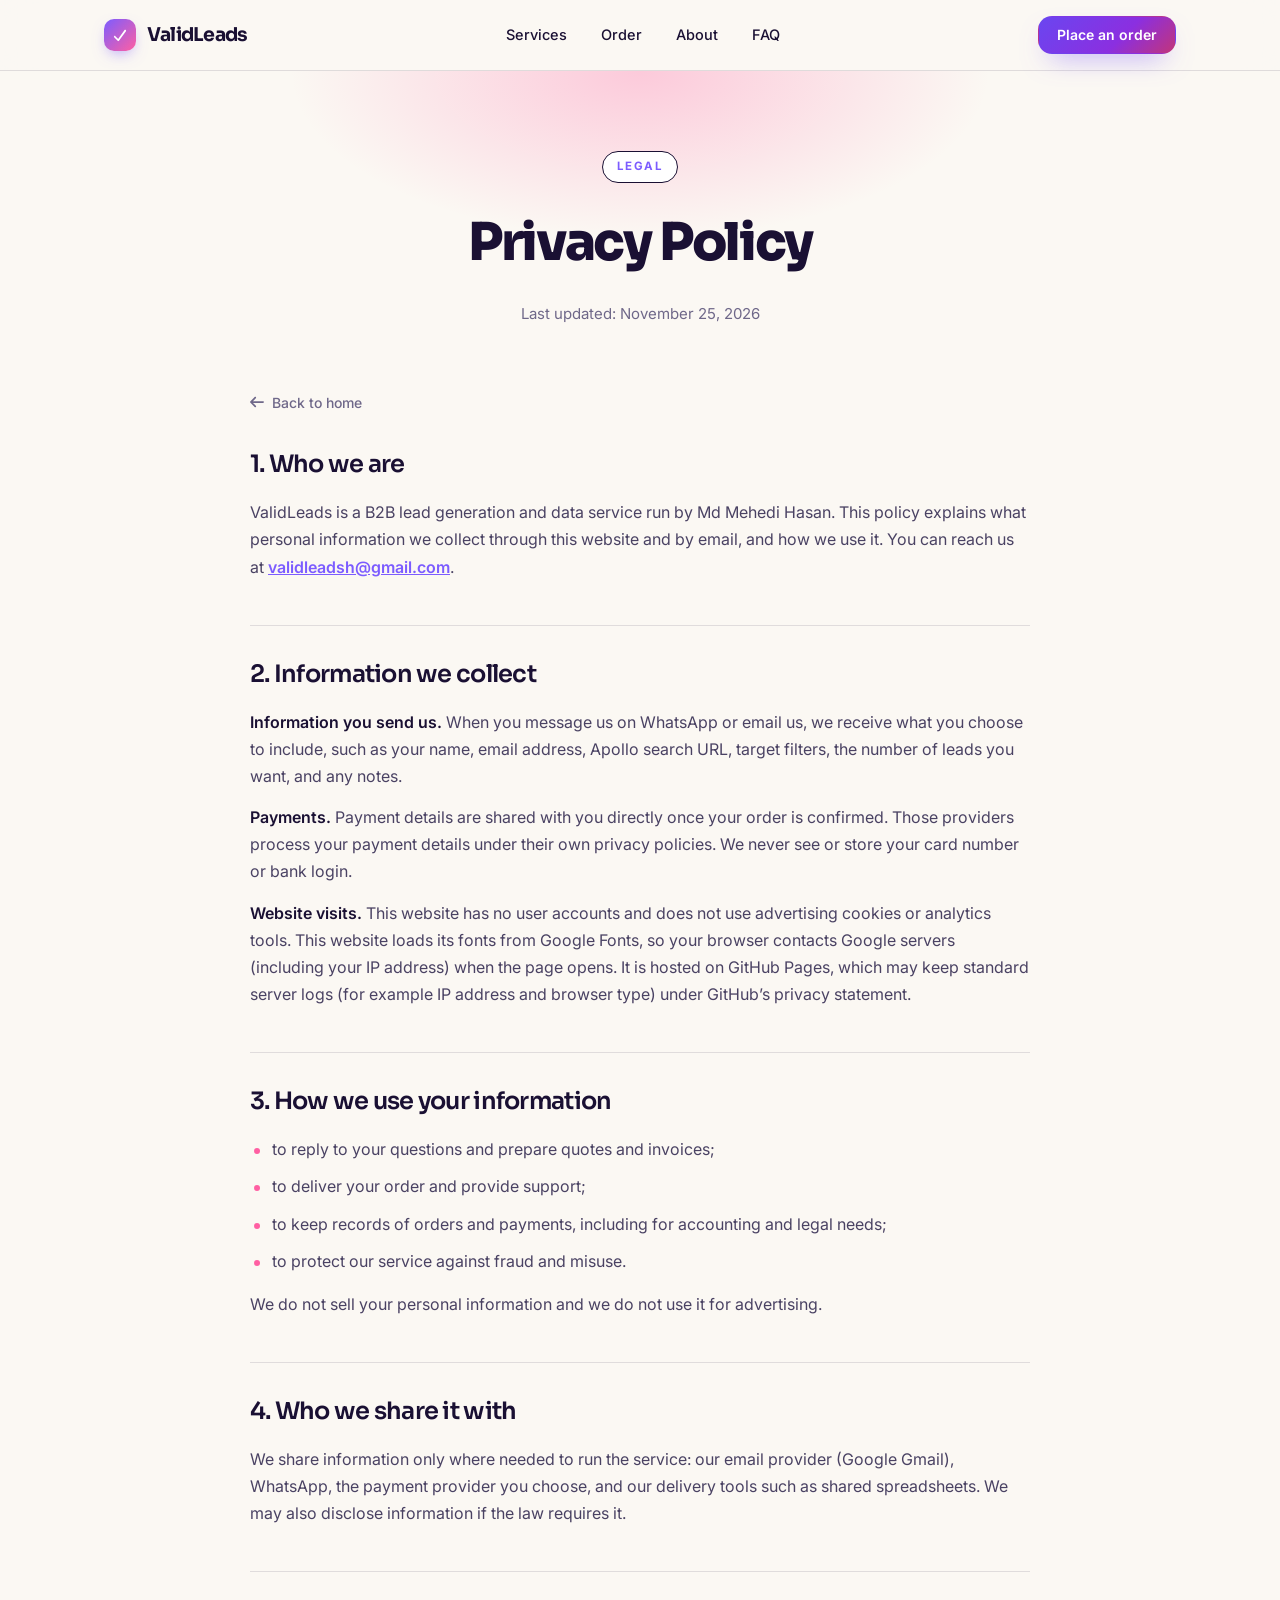
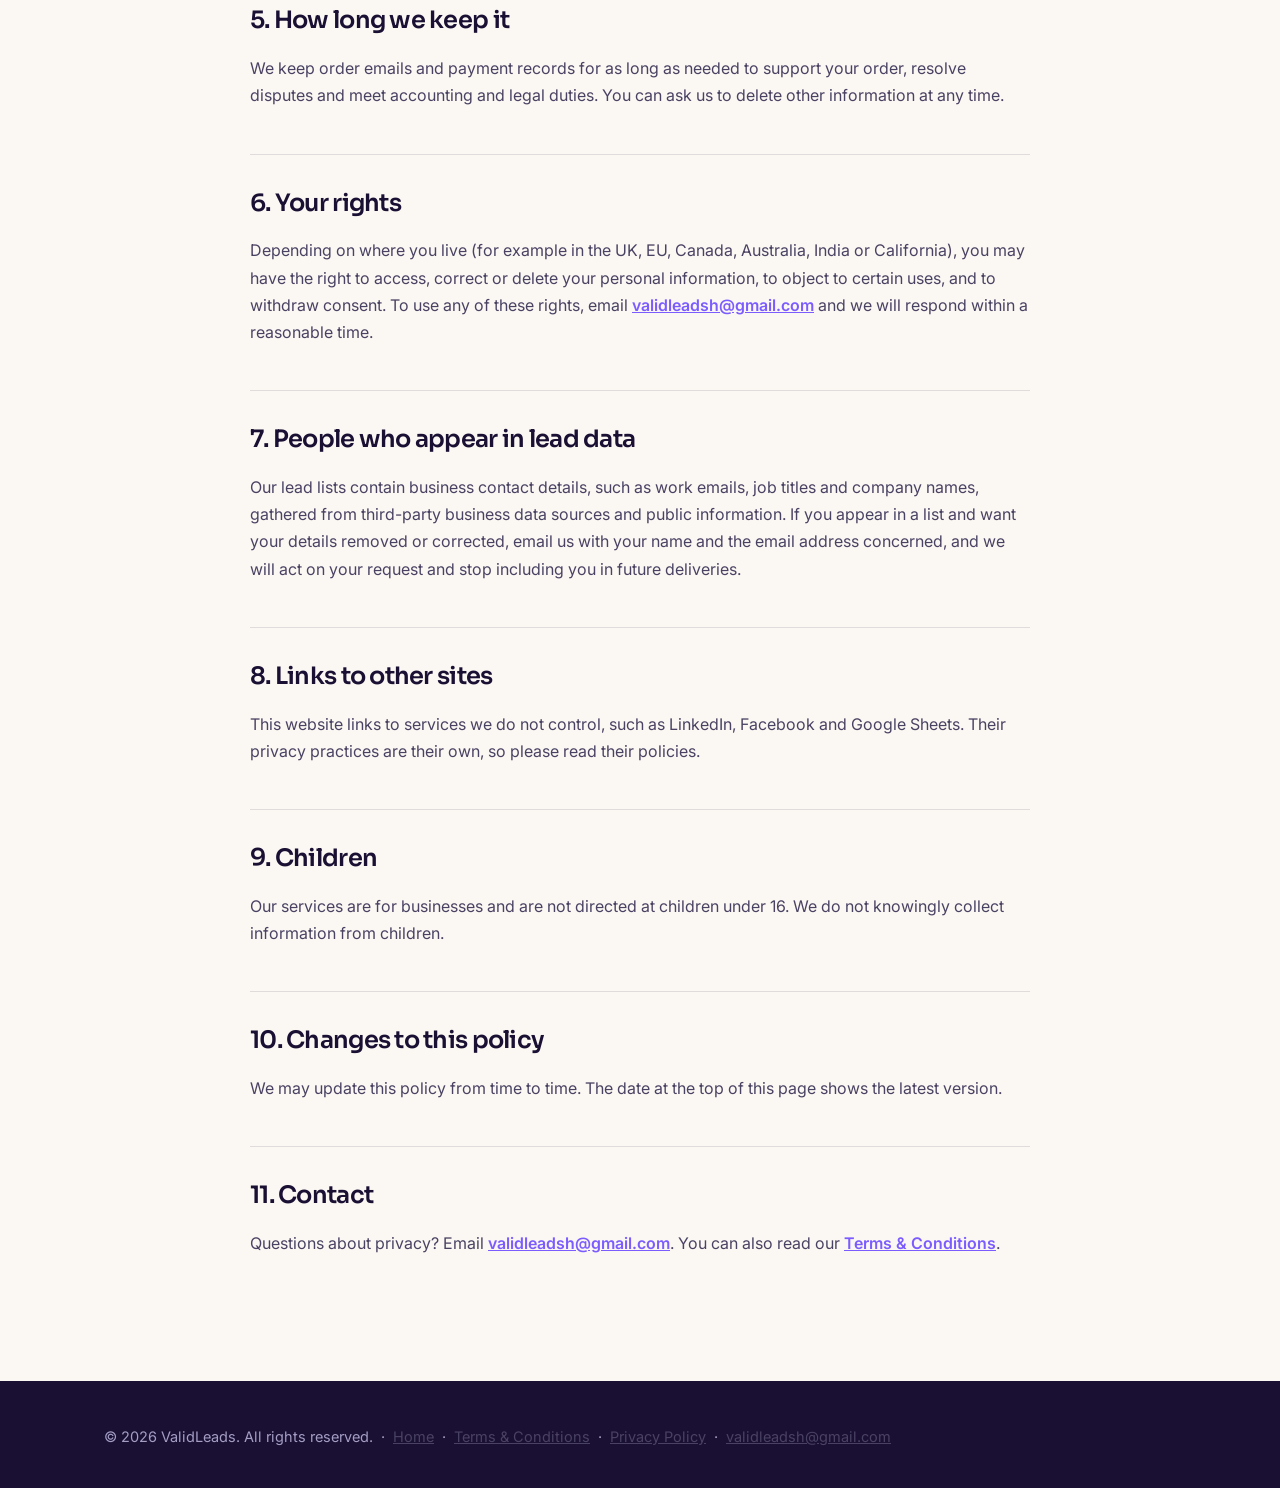
==== commit ede06a41: "Audit fixes: inline SVG icons, font weights, contrast, mobile CTA, copy consistency, OG image, legal" ====
--- a/privacy.html
+++ b/privacy.html
@@ -11,22 +11,20 @@
     <script>document.documentElement.classList.add('js');</script>
     <link rel="preconnect" href="https://fonts.googleapis.com">
     <link rel="preconnect" href="https://fonts.gstatic.com" crossorigin>
-    <link href="https://fonts.googleapis.com/css2?family=Inter:wght@400;500;600&amp;family=Sora:wght@500;600;700&amp;display=swap" rel="stylesheet">
-    <link rel="stylesheet" href="https://cdnjs.cloudflare.com/ajax/libs/font-awesome/6.4.0/css/all.min.css" media="print" onload="this.media='all'">
-    <noscript><link rel="stylesheet" href="https://cdnjs.cloudflare.com/ajax/libs/font-awesome/6.4.0/css/all.min.css"></noscript>
-    <link rel="stylesheet" href="style.css?v=20">
+    <link href="https://fonts.googleapis.com/css2?family=Inter:wght@400;500;600;700&amp;family=Sora:wght@500;600;700;800&amp;display=swap" rel="stylesheet">
+    <link rel="stylesheet" href="style.css?v=22">
 </head>
 <body id="top">
     <nav class="site-nav" aria-label="Main navigation">
         <div class="container nav-inner">
             <a href="index.html" class="brand" aria-label="ValidLeads home">
-                <span class="brand-mark"><i class="fa-solid fa-check" aria-hidden="true"></i></span>
+                <span class="brand-mark"><i class="ic fa-check" aria-hidden="true"><svg viewBox="0 0 448 512" aria-hidden="true" focusable="false"><path d="M434.8 70.1c14.3 10.4 17.5 30.4 7.1 44.7l-256 352c-5.5 7.6-14 12.3-23.4 13.1s-18.5-2.7-25.1-9.3l-128-128c-12.5-12.5-12.5-32.8 0-45.3s32.8-12.5 45.3 0l101.5 101.5 234-321.7c10.4-14.3 30.4-17.5 44.7-7.1z"/></svg></i></span>
                 ValidLeads
             </a>
             <ul class="nav-links" id="nav-links"><li><a href="index.html#services">Services</a></li><li><a href="index.html#order">Order</a></li><li><a href="index.html#about">About</a></li><li><a href="index.html#faq">FAQ</a></li></ul>
             <div class="nav-actions">
-                <a class="btn btn-primary btn-sm" href="mailto:validleadsh@gmail.com?subject=Privacy%20question&amp;body=Hi%20ValidLeads%2C%0A%0A"><i class="fa-solid fa-envelope" aria-hidden="true"></i> Email us</a>
-                <button class="menu-toggle" id="menu-toggle" type="button" aria-label="Open menu" aria-expanded="false" aria-controls="nav-links"><i class="fa-solid fa-bars" aria-hidden="true"></i></button>
+                <a class="btn btn-primary btn-sm" href="index.html#order">Place an order</a>
+                <button class="menu-toggle" id="menu-toggle" type="button" aria-label="Open menu" aria-expanded="false" aria-controls="nav-links"><i class="ic fa-bars" aria-hidden="true"><svg viewBox="0 0 448 512" aria-hidden="true" focusable="false"><path d="M0 96c0-17.7 14.3-32 32-32h384c17.7 0 32 14.3 32 32s-14.3 32-32 32H32c-17.7 0-32-14.3-32-32m0 160c0-17.7 14.3-32 32-32h384c17.7 0 32 14.3 32 32s-14.3 32-32 32H32c-17.7 0-32-14.3-32-32m448 160c0 17.7-14.3 32-32 32H32c-17.7 0-32-14.3-32-32s14.3-32 32-32h384c17.7 0 32 14.3 32 32"/></svg></i></button>
             </div>
         </div>
     </nav>
@@ -42,7 +40,7 @@
 
         <div class="container">
             <article class="doc">
-                <a class="back" href="index.html"><i class="fa-solid fa-arrow-left" aria-hidden="true"></i> Back to home</a>
+                <a class="back" href="index.html"><i class="ic fa-arrow-left" aria-hidden="true"><svg viewBox="0 0 512 512" aria-hidden="true" focusable="false"><path d="M9.4 233.4c-12.5 12.5-12.5 32.8 0 45.3l160 160c12.5 12.5 32.8 12.5 45.3 0s12.5-32.8 0-45.3L109.3 288H480c17.7 0 32-14.3 32-32s-14.3-32-32-32H109.3l105.4-105.4c12.5-12.5 12.5-32.8 0-45.3s-32.8-12.5-45.3 0l-160 160z"/></svg></i> Back to home</a>
 
                 <h2>1. Who we are</h2>
                 <p>ValidLeads is a B2B lead generation and data service run by Md Mehedi Hasan. This policy explains what personal information we collect through this website and by email, and how we use it. You can reach us at <a href="mailto:validleadsh@gmail.com">validleadsh@gmail.com</a>.</p>
@@ -50,7 +48,7 @@
                 <h2>2. Information we collect</h2>
                 <p><strong>Information you send us.</strong> When you message us on WhatsApp or email us, we receive what you choose to include, such as your name, email address, Apollo search URL, target filters, the number of leads you want, and any notes.</p>
                 <p><strong>Payments.</strong> Payment details are shared with you directly once your order is confirmed. Those providers process your payment details under their own privacy policies. We never see or store your card number or bank login.</p>
-                <p><strong>Website visits.</strong> This website has no user accounts and does not use advertising cookies or analytics tools. It is hosted on GitHub Pages, which may keep standard server logs (for example IP address and browser type) under GitHub&rsquo;s privacy statement. Fonts and icons load from Google Fonts and cdnjs, which can also receive your IP address when the page loads.</p>
+                <p><strong>Website visits.</strong> This website has no user accounts and does not use advertising cookies or analytics tools. This website loads its fonts from Google Fonts, so your browser contacts Google servers (including your IP address) when the page opens. It is hosted on GitHub Pages, which may keep standard server logs (for example IP address and browser type) under GitHub&rsquo;s privacy statement.</p>
 
                 <h2>3. How we use your information</h2>
                 <ul class="bullets">
@@ -97,5 +95,6 @@
     </footer>
 
     <script src="script.js?v=10" defer></script>
+<!-- Icons: Font Awesome Free (CC BY 4.0, https://fontawesome.com/license/free) -->
 </body>
 </html>
--- a/style.css
+++ b/style.css
@@ -662,3 +662,90 @@
 .doc a{font-weight:600}
 @media (max-width:860px){.nav-links{border-bottom:1px solid var(--line)}}
 @media (max-width:600px){.sticker.s1{left:-6px}.sticker.s2{right:-4px}}
+
+/* ==========================================================
+   Smooth premium card interactions
+   ========================================================== */
+@keyframes rise{from{opacity:0;transform:translateY(22px) scale(.985)}to{opacity:1;transform:none}}
+.js .reveal.in{animation:rise .8s cubic-bezier(.22,1,.36,1) backwards}
+
+.card{
+  position:relative;overflow:hidden;will-change:transform;
+  transition:transform .55s cubic-bezier(.22,1,.36,1),box-shadow .55s cubic-bezier(.22,1,.36,1),border-color .4s ease,background .4s ease;
+}
+.card.special{overflow:hidden}
+/* soft light sweep */
+.card:not(.special)::after{
+  content:'';position:absolute;inset:0;border-radius:inherit;pointer-events:none;opacity:0;
+  background:radial-gradient(420px circle at 50% -10%,color-mix(in srgb,var(--c) 16%,transparent),transparent 60%);
+  transition:opacity .6s ease;
+}
+.card.special::after{
+  display:block;content:'';position:absolute;inset:0;border-radius:inherit;pointer-events:none;opacity:0;
+  background:linear-gradient(115deg,transparent 35%,rgba(255,255,255,.28) 50%,transparent 65%);
+  background-size:250% 100%;background-position:150% 0;
+  transition:opacity .4s ease,background-position 1s cubic-bezier(.22,1,.36,1);
+}
+.card:hover{
+  transform:translateY(-8px) scale(1.012);
+  box-shadow:0 2px 6px rgba(26,16,51,.05),0 40px 70px -30px color-mix(in srgb,var(--c) 55%,rgba(26,16,51,.4));
+  border-color:color-mix(in srgb,var(--c) 40%,#fff);
+}
+.card:hover::after{opacity:1}
+.card.special:hover::after{background-position:-50% 0}
+.card.special:hover{box-shadow:0 44px 80px -30px rgba(124,92,255,.85)}
+
+/* inner motion */
+.tag i{transition:transform .5s cubic-bezier(.34,1.56,.64,1),background .3s,color .3s}
+.card:hover .tag i{transform:translateY(-2px) rotate(-8deg) scale(1.12);background:var(--c);color:#fff}
+.card.special:hover .tag i{background:#fff;color:#7c3aed}
+.price .amount{display:inline-block;transition:transform .5s cubic-bezier(.22,1,.36,1)}
+.card:hover .price .amount{transform:translateX(3px)}
+.features li{transition:transform .45s cubic-bezier(.22,1,.36,1)}
+.card:hover .features li{transform:translateX(3px)}
+.card:hover .features li:nth-child(2){transition-delay:.04s}
+.card:hover .features li:nth-child(3){transition-delay:.08s}
+.sample{transition:letter-spacing .3s ease,opacity .3s}
+.card:hover .sample{letter-spacing:.01em}
+.btn{transition:transform .35s cubic-bezier(.22,1,.36,1),box-shadow .35s ease,background .3s,border-color .3s,color .3s}
+.card:hover .btn-outline{border-color:var(--c);color:var(--c)}
+.card.special:hover .btn-outline{color:#4c2fd1;border-color:#fff}
+.card:active{transform:translateY(-3px) scale(.995);transition-duration:.15s}
+
+/* touch devices: gentle press feedback instead of hover */
+@media (hover:none){
+  .card:hover{transform:none;box-shadow:var(--shadow)}
+  .card:active{transform:scale(.985)}
+}
+@media (prefers-reduced-motion:reduce){
+  .card,.card *,.js .reveal.in{transition:none!important;animation:none!important}
+  .card:hover{transform:none}
+}
+
+/* inline SVG icons (replaces the Font Awesome web font) */
+i.ic{display:inline-flex;align-items:center;justify-content:center;font-style:normal;line-height:1}
+i.ic svg{width:1em;height:1em;fill:currentColor;display:block;flex:none}
+.tag i.ic,.contact-card i.ic{display:inline-grid;place-items:center}
+.btn i.ic svg,.sample i.ic svg{width:1em;height:1em}
+.sample i.ic{vertical-align:-.12em;margin-left:2px;font-size:.85em}
+.hero-points i.ic svg{width:10px;height:10px}
+
+/* ---- audit fixes: contrast + mobile CTA ---- */
+.step span{color:#f4f0ff}
+.section.alt .fine{color:#fff}
+.section.alt .order-notes .block h3{color:#fff;opacity:1}
+:root{--grad:linear-gradient(120deg,#6a46f0,#d63f86)}
+.pop,.card.featured .pop{background:linear-gradient(120deg,#6a46f0,#d63f86);font-size:11px}
+.btn-primary{background:linear-gradient(135deg,#6a46f0,#9333ea 60%,#d63f86)}
+.card.special{background:linear-gradient(135deg,#5b3df0 0%,#9333ea 55%,#d63f86 100%)}
+.card.special .price .per,.card.special .features li,.card.special .note{color:#fff}
+.card.special .pop{color:#5b2fd1;font-size:11px}
+@media (max-width:860px){
+  .nav-actions .btn{display:inline-flex;padding:9px 14px;font-size:13.5px}
+}
+@media (max-width:359px){.nav-actions .btn{display:none}}
+:root{--grad:linear-gradient(120deg,#6a46f0,#c2357a)}
+.pop,.card.featured .pop{background:linear-gradient(120deg,#6a46f0,#c2357a)}
+.btn-primary{background:linear-gradient(135deg,#6a46f0,#8b2fe0 60%,#c2357a)}
+.card.special{background:linear-gradient(135deg,#4f33e0 0%,#8b2fe0 55%,#c2357a 100%)}
+.section.alt{background:linear-gradient(135deg,#4a2fd6 0%,#5b3df0 50%,#8b2fe0 100%)}
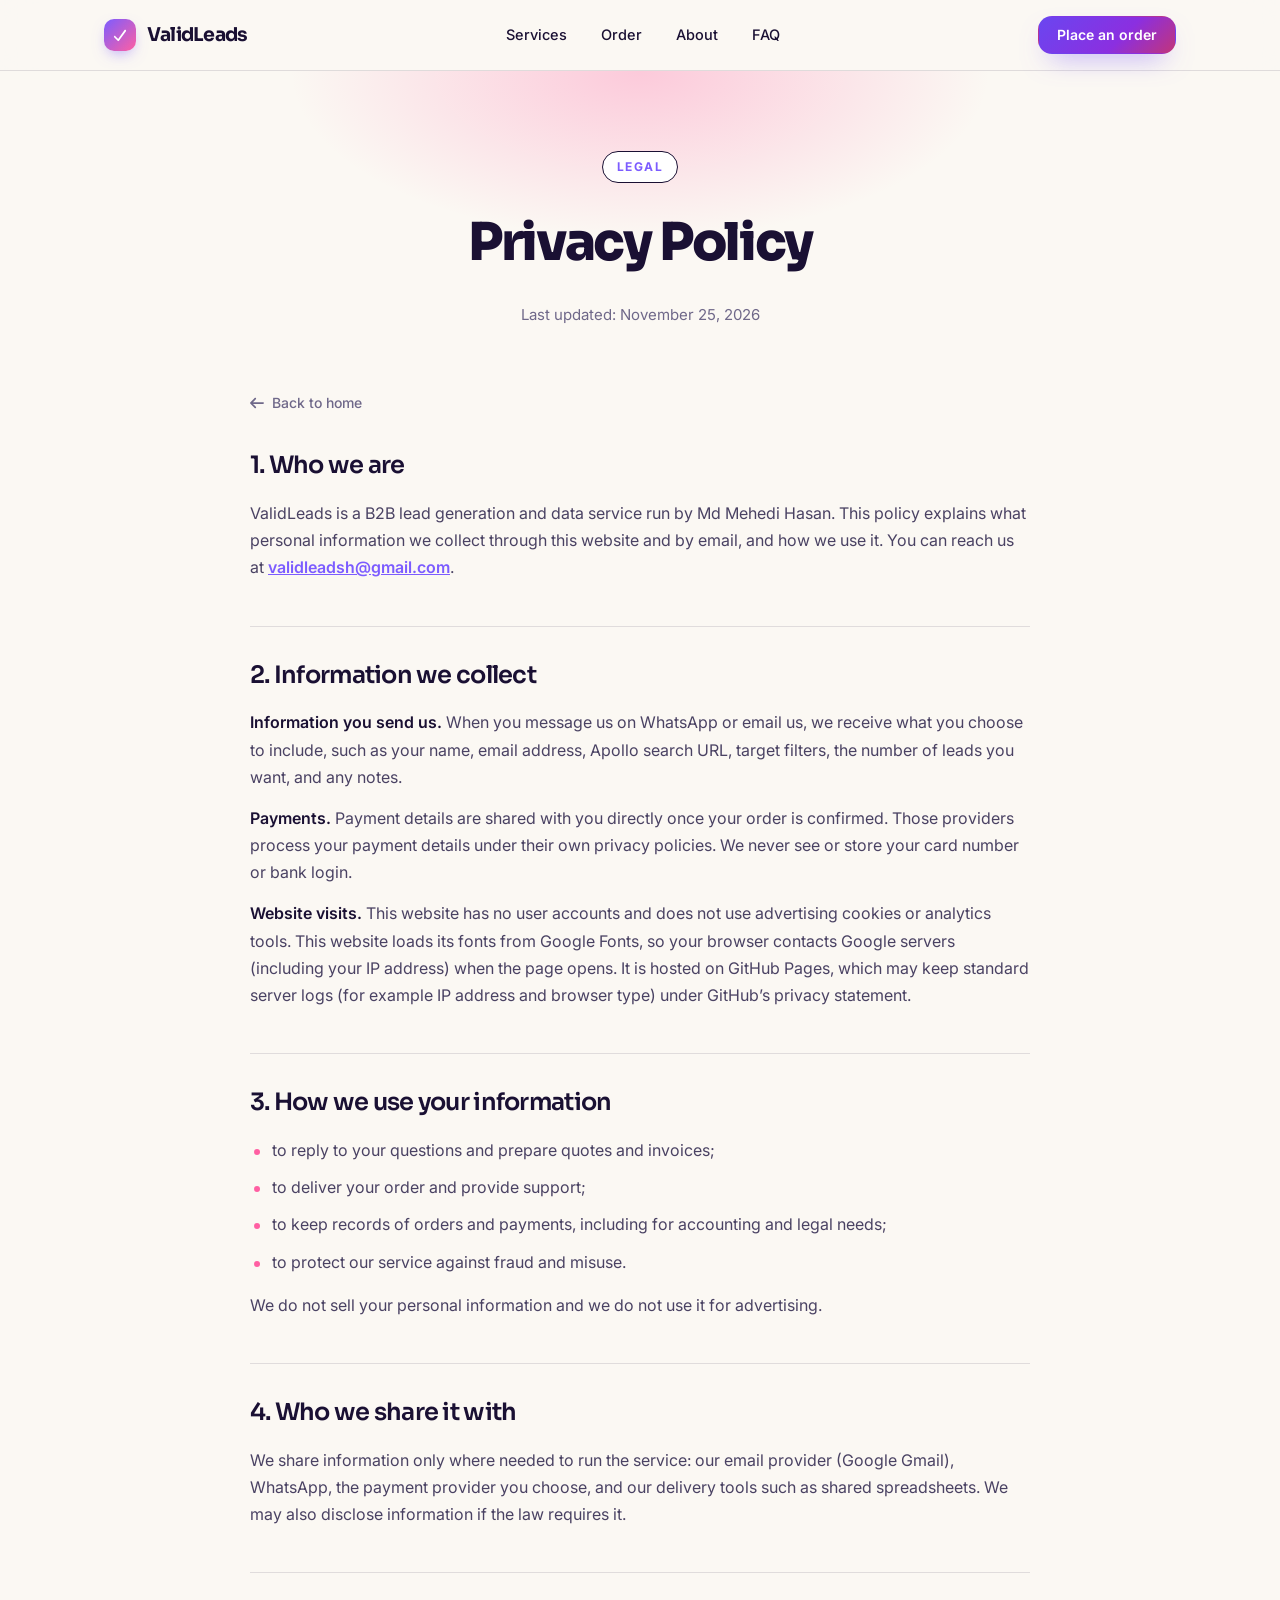
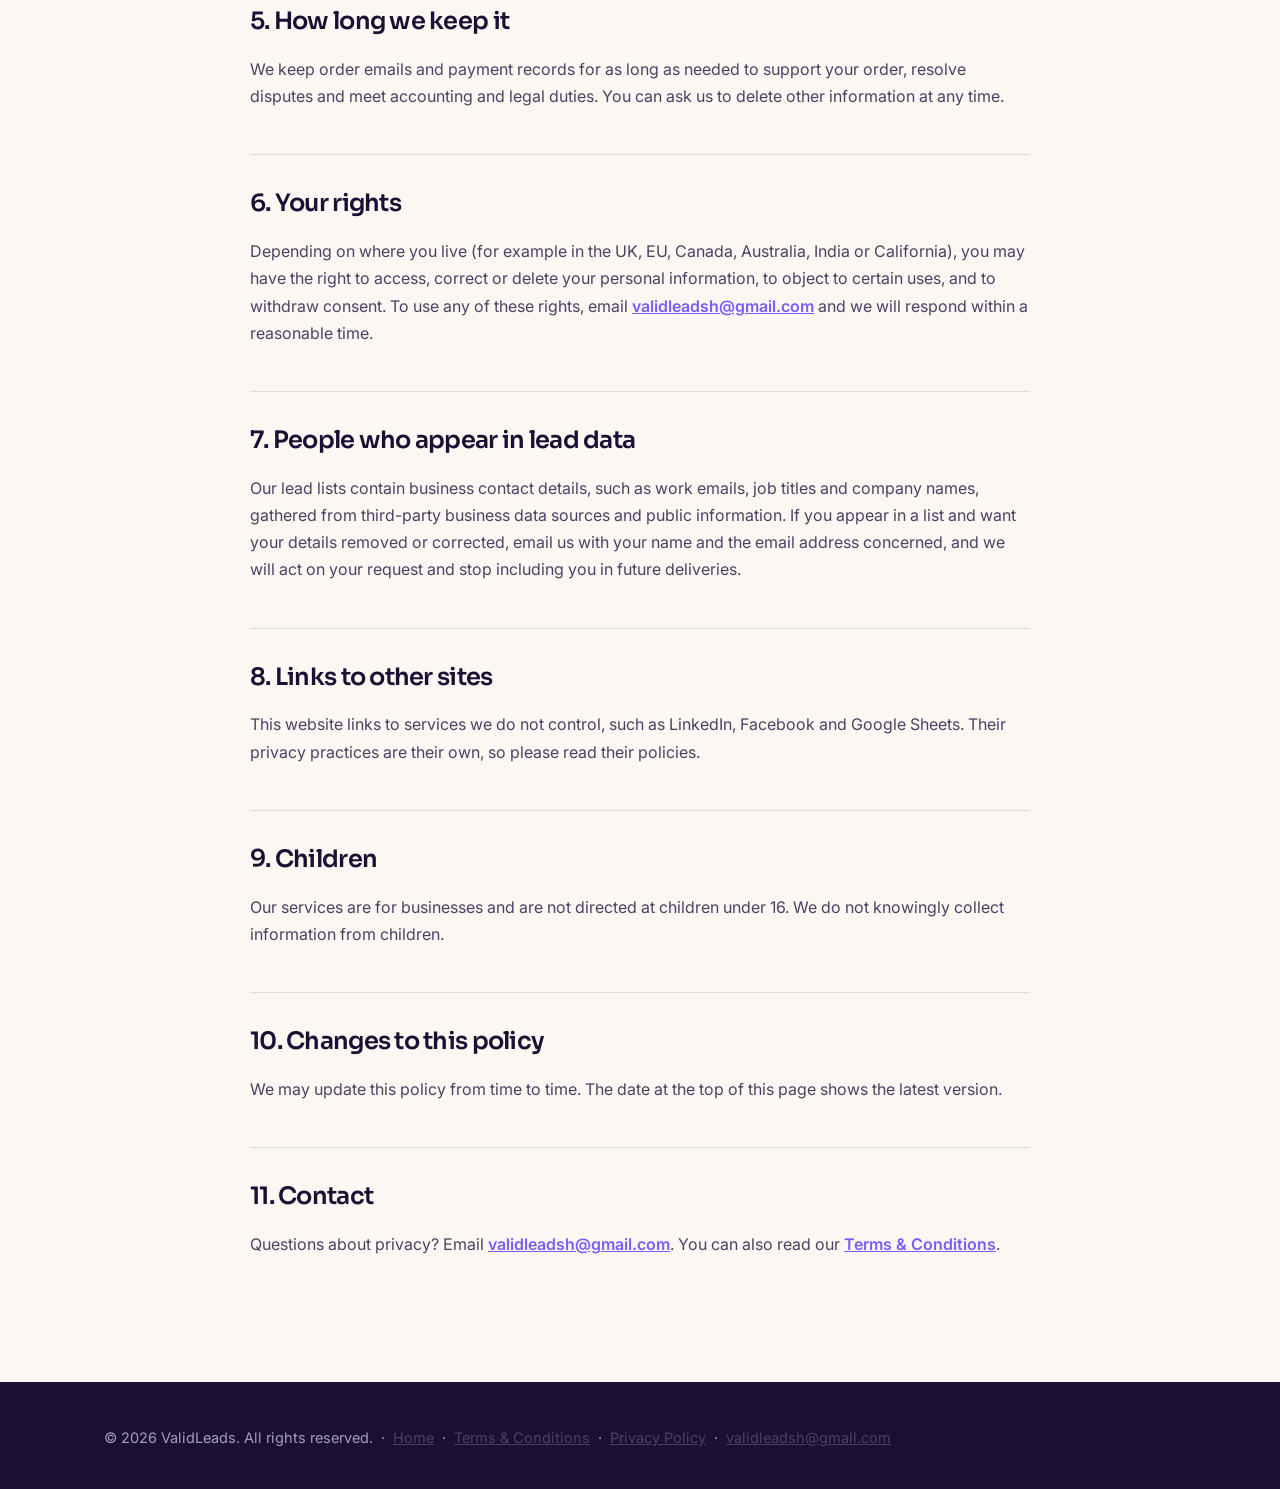
==== commit a8aa0776: "Final polish: faster animations, readable small text, card header fit across widths Co-Authored-By: " ====
--- a/privacy.html
+++ b/privacy.html
@@ -12,7 +12,7 @@
     <link rel="preconnect" href="https://fonts.googleapis.com">
     <link rel="preconnect" href="https://fonts.gstatic.com" crossorigin>
     <link href="https://fonts.googleapis.com/css2?family=Inter:wght@400;500;600;700&amp;family=Sora:wght@500;600;700;800&amp;display=swap" rel="stylesheet">
-    <link rel="stylesheet" href="style.css?v=22">
+    <link rel="stylesheet" href="style.css?v=29">
 </head>
 <body id="top">
     <nav class="site-nav" aria-label="Main navigation">
--- a/style.css
+++ b/style.css
@@ -749,3 +749,37 @@
 .btn-primary{background:linear-gradient(135deg,#6a46f0,#8b2fe0 60%,#c2357a)}
 .card.special{background:linear-gradient(135deg,#4f33e0 0%,#8b2fe0 55%,#c2357a 100%)}
 .section.alt{background:linear-gradient(135deg,#4a2fd6 0%,#5b3df0 50%,#8b2fe0 100%)}
+.card:not(.special) .sample{color:color-mix(in srgb,var(--c) 62%,#1a1033)}
+.hero::before{-webkit-mask-image:linear-gradient(to bottom,#000 60%,transparent 100%);mask-image:linear-gradient(to bottom,#000 60%,transparent 100%)}
+.hero{padding-bottom:72px}
+
+/* ==== Final polish: snappier motion + readable small text ==== */
+.js .reveal.in{animation:rise .45s cubic-bezier(.2,.8,.2,1) backwards}
+@keyframes rise{from{opacity:0;transform:translateY(14px)}to{opacity:1;transform:none}}
+.card{will-change:auto;transition:transform .28s cubic-bezier(.2,.8,.2,1),box-shadow .28s cubic-bezier(.2,.8,.2,1),border-color .2s ease,background .2s ease}
+.card:hover{transform:translateY(-6px) scale(1.01)}
+.card:not(.special)::after{transition:opacity .3s ease}
+.card.special::after{transition:opacity .25s ease,background-position .6s cubic-bezier(.2,.8,.2,1)}
+.tag i{transition:transform .3s cubic-bezier(.34,1.56,.64,1),background .2s,color .2s}
+.price .amount,.features li{transition:transform .28s cubic-bezier(.2,.8,.2,1)}
+.card:hover .features li:nth-child(2){transition-delay:.02s}
+.card:hover .features li:nth-child(3){transition-delay:.04s}
+.btn{transition:transform .2s cubic-bezier(.2,.8,.2,1),box-shadow .2s ease,background .2s,border-color .2s,color .2s}
+.contact-card{transition:transform .25s cubic-bezier(.2,.8,.2,1),box-shadow .25s ease,border-color .2s}
+.faq details{transition:box-shadow .25s ease,border-color .2s}
+html{scroll-behavior:smooth}
+
+.tag{font-size:12px}
+.eyebrow{font-size:12px}
+.pop{font-size:12px}
+.note,.note .no{font-size:13px}
+.fine{font-size:13.5px}
+.sticker{font-size:13px}
+@media (prefers-reduced-motion:reduce){.card,.btn,.contact-card,.faq details{transition:none!important}}
+.card-head{gap:8px}
+.tag{letter-spacing:.02em;gap:8px}
+.tag i{width:34px;height:34px}
+.pop{padding:3px 9px;letter-spacing:.03em}
+@media (min-width:861px) and (max-width:1180px){.grid.g3 .tag{font-size:11.5px}}
+@media (max-width:400px){.card-head{flex-wrap:wrap}}
+@media (min-width:861px) and (max-width:1180px){.grid.g3 .card-head{flex-wrap:wrap;row-gap:8px}}
